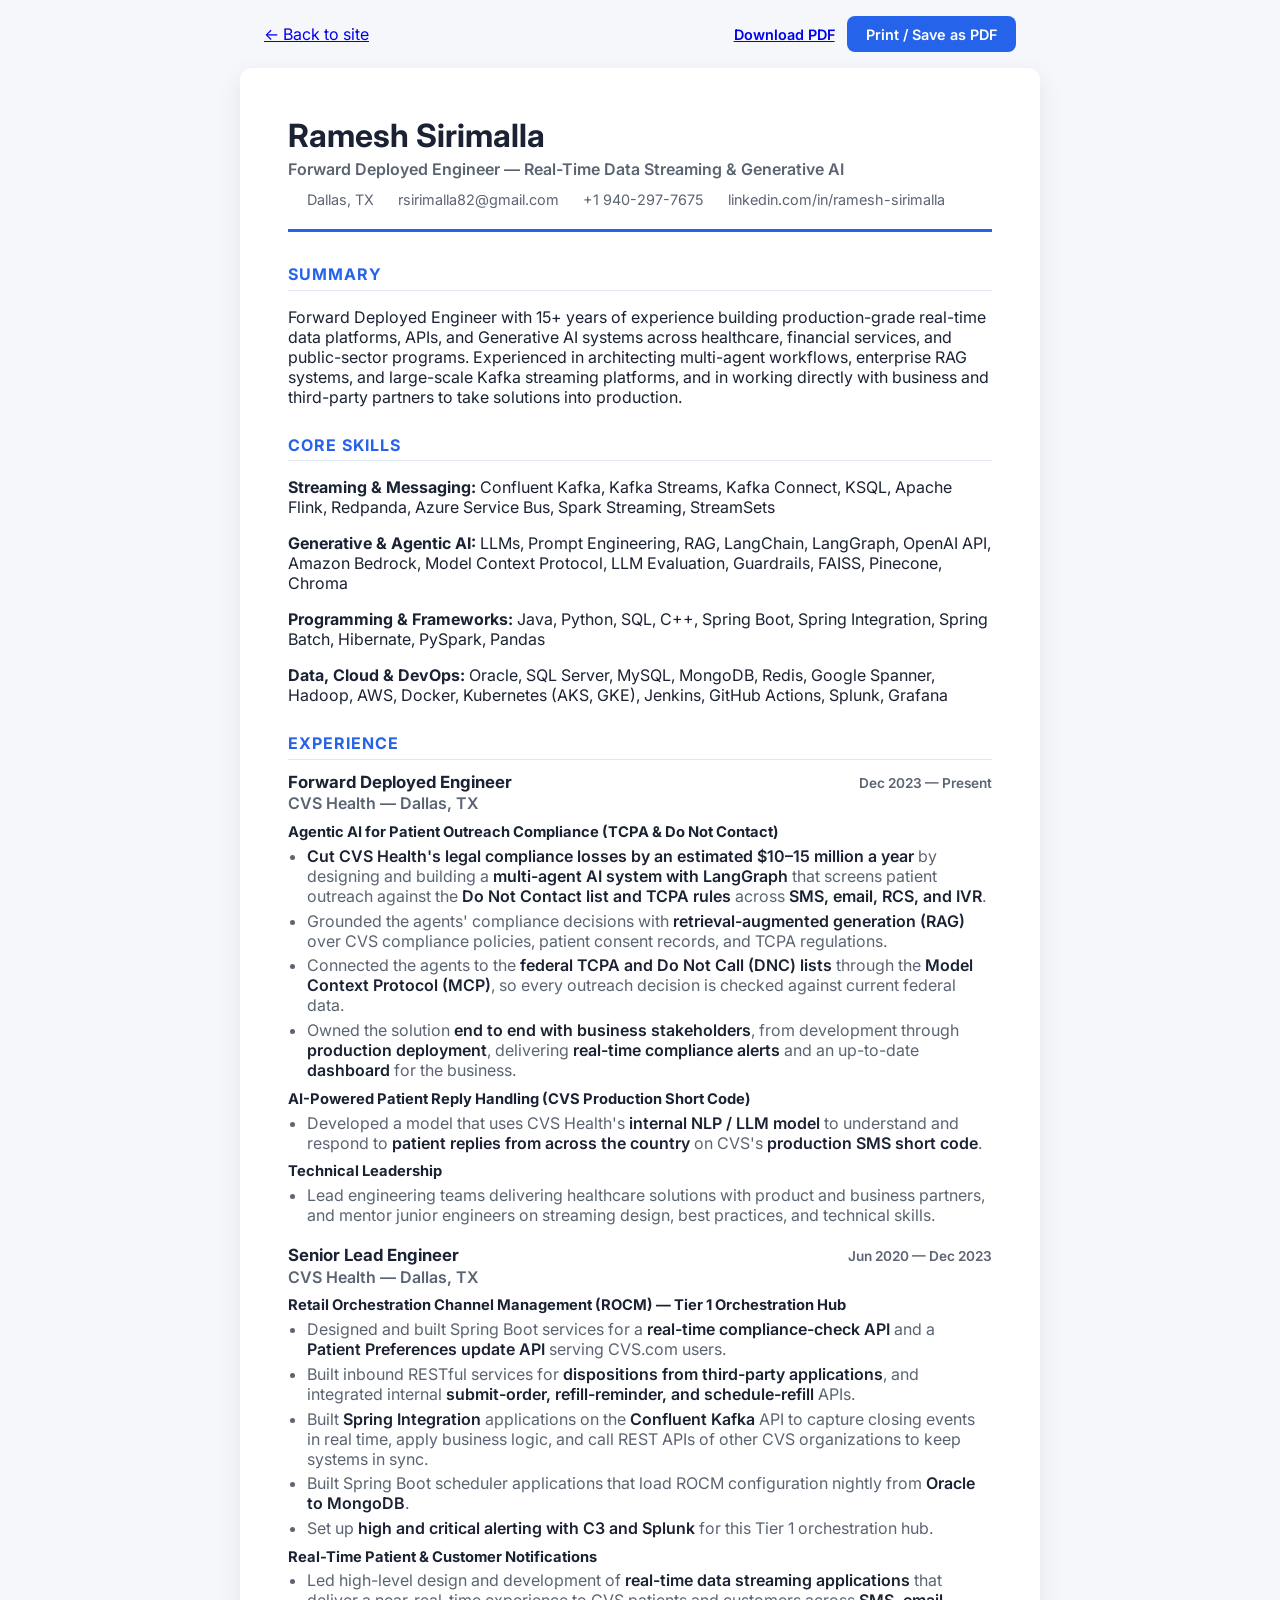
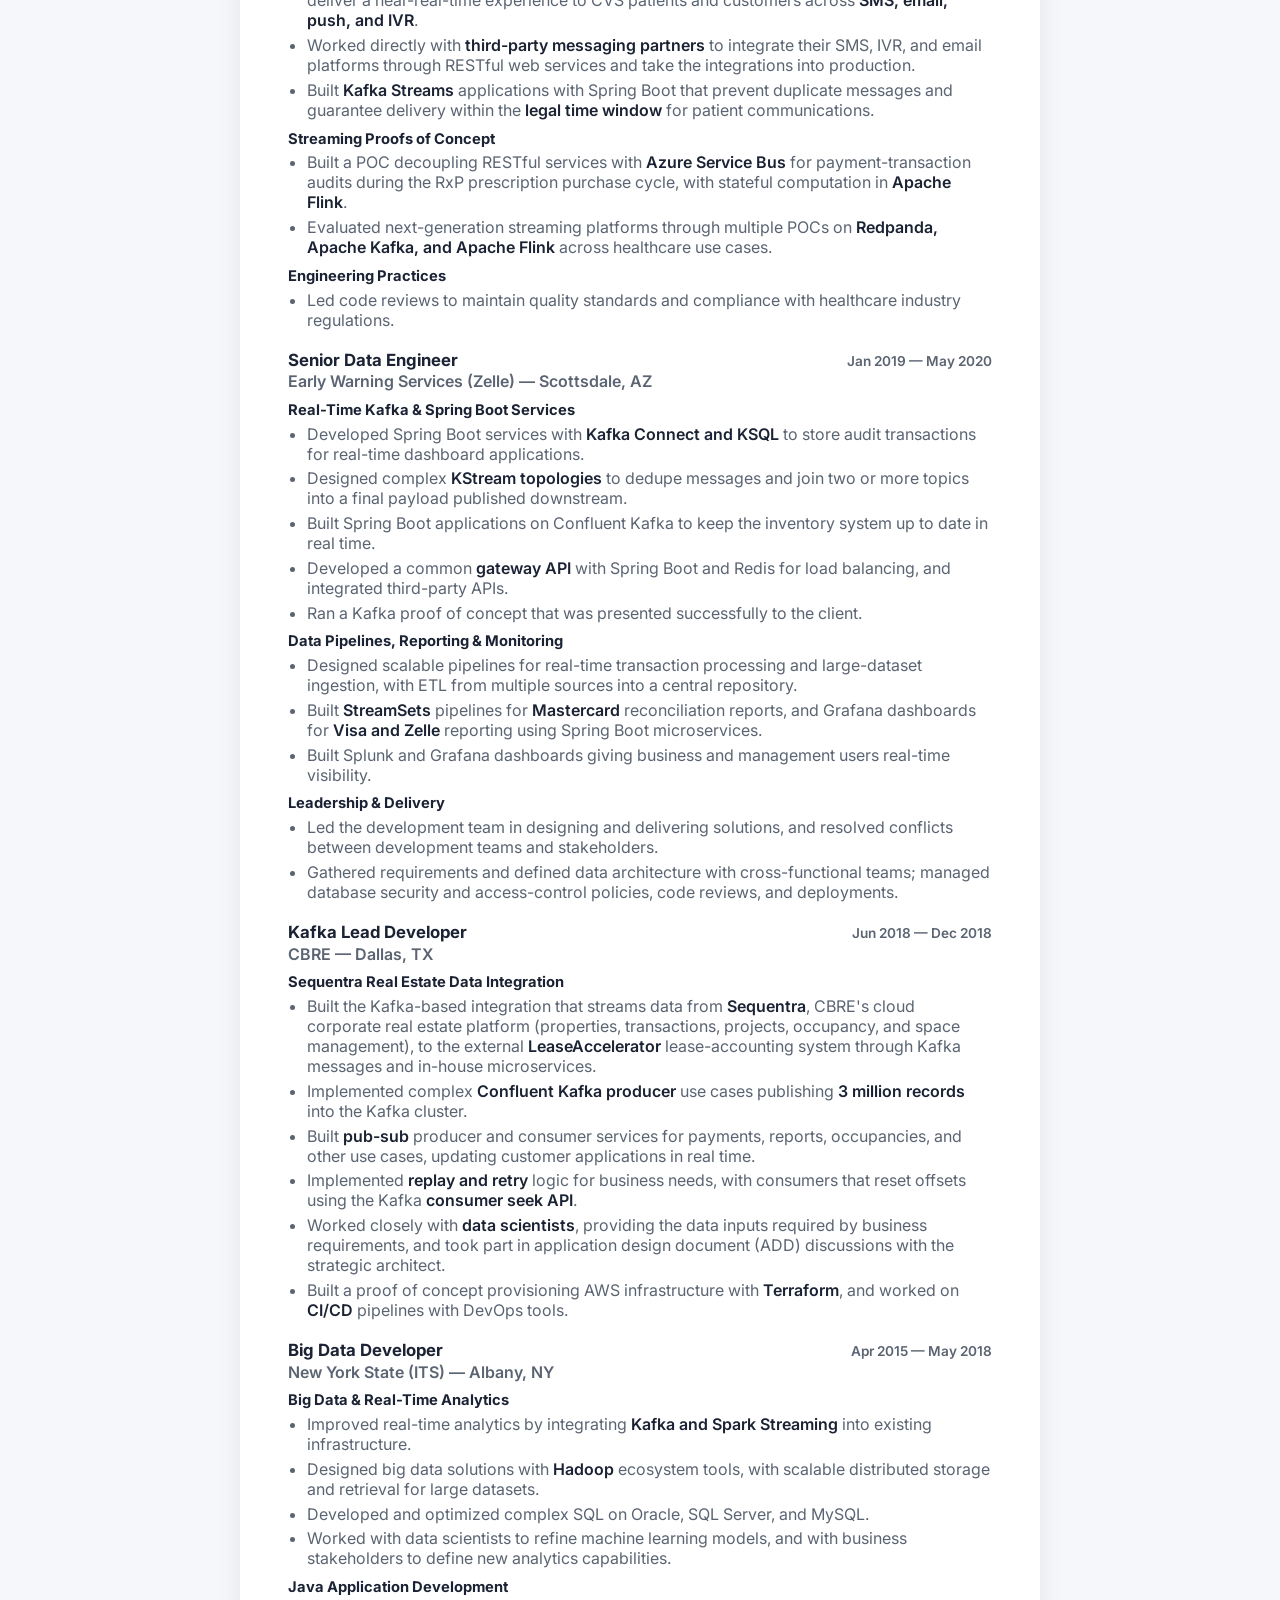
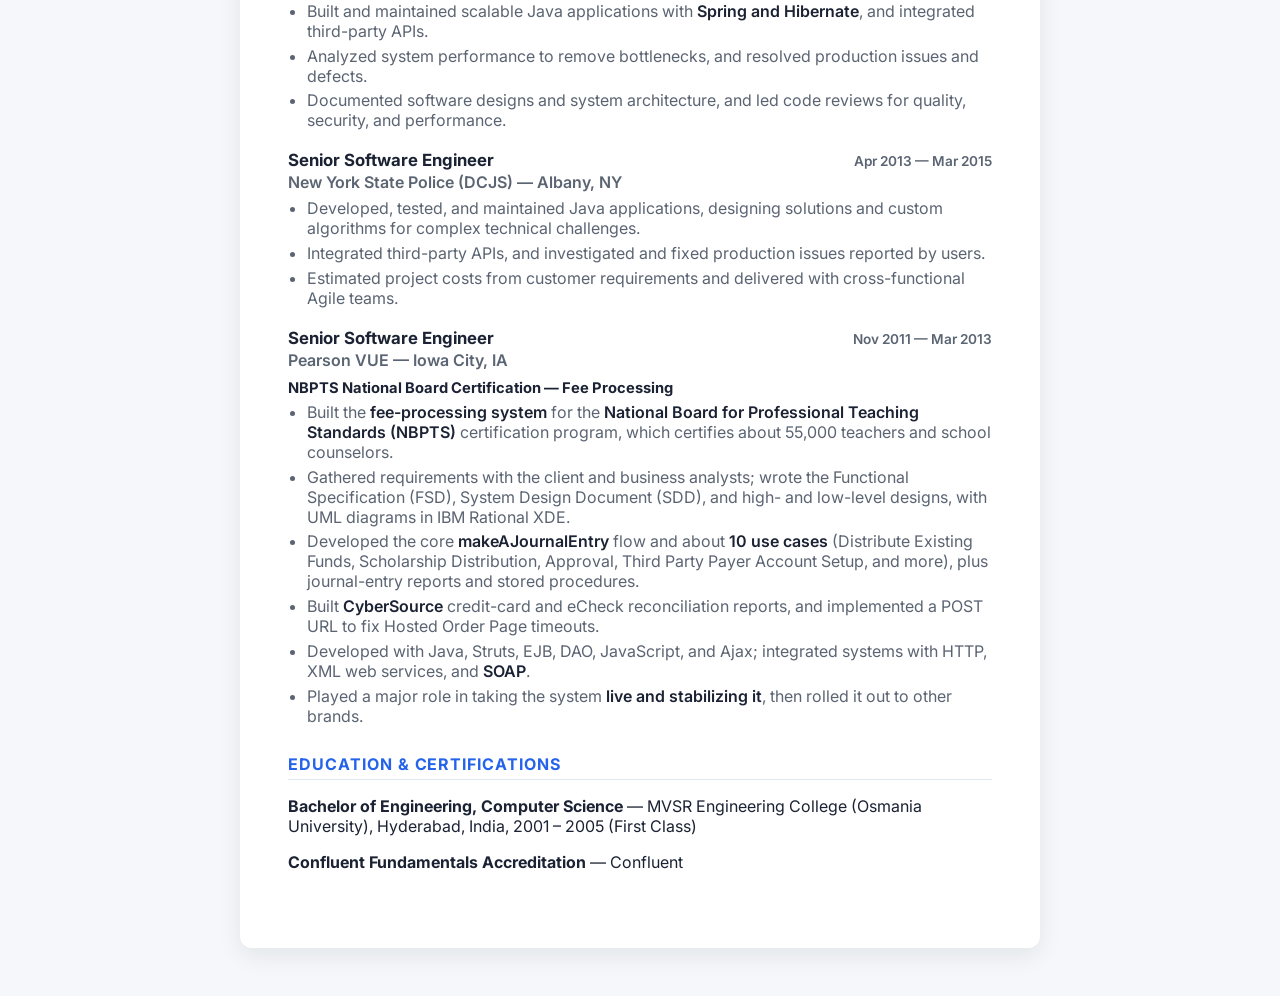
==== resume.html @ 0e04f0c4 "Correct CVS compliance AI savings to $10-15M per year Co-Authored-By: Claude Opus 5.5 <noreply@anthr" ====
<!DOCTYPE html>
<html lang="en">
<head>
  <meta charset="UTF-8">
  <meta name="viewport" content="width=device-width, initial-scale=1.0">
  <title>Ramesh Sirimalla — Resume</title>
  <meta name="description" content="Resume of Ramesh Sirimalla, Forward Deployed Engineer with 15+ years building real-time data platforms, APIs, and Generative AI systems.">
  <link rel="icon" type="image/svg+xml" href="images/favicon.svg">
  <link href="https://fonts.googleapis.com/css2?family=Inter:wght@400;500;600;700;800&display=swap" rel="stylesheet">
  <link rel="stylesheet" href="css/resume.css">
</head>
<body>
  <div class="resume-actions no-print">
    <a href="index.html">&larr; Back to site</a>
    <span class="resume-actions-right">
      <a href="resume/Ramesh_Sirimalla_Resume.pdf" download class="btn-link">Download PDF</a>
      <button onclick="window.print()">Print / Save as PDF</button>
    </span>
  </div>

  <main class="resume">
    <header class="resume-header">
      <h1>Ramesh Sirimalla</h1>
      <p class="resume-title">Forward Deployed Engineer — Real-Time Data Streaming &amp; Generative AI</p>
      <ul class="resume-contact">
        <li>Dallas, TX</li>
        <li><a href="mailto:rsirimalla82@gmail.com">rsirimalla82@gmail.com</a></li>
        <li><a href="tel:+19402977675">+1 940-297-7675</a></li>
        <li><a href="https://www.linkedin.com/in/ramesh-sirimalla/">linkedin.com/in/ramesh-sirimalla</a></li>
      </ul>
    </header>

    <section>
      <h2>Summary</h2>
      <p>
        Forward Deployed Engineer with 15+ years of experience building production-grade real-time
        data platforms, APIs, and Generative AI systems across healthcare, financial services, and
        public-sector programs. Experienced in architecting multi-agent workflows, enterprise RAG
        systems, and large-scale Kafka streaming platforms, and in working directly with business
        and third-party partners to take solutions into production.
      </p>
    </section>

    <section>
      <h2>Core Skills</h2>
      <p><strong>Streaming &amp; Messaging:</strong> Confluent Kafka, Kafka Streams, Kafka Connect, KSQL, Apache Flink, Redpanda, Azure Service Bus, Spark Streaming, StreamSets</p>
      <p><strong>Generative &amp; Agentic AI:</strong> LLMs, Prompt Engineering, RAG, LangChain, LangGraph, OpenAI API, Amazon Bedrock, Model Context Protocol, LLM Evaluation, Guardrails, FAISS, Pinecone, Chroma</p>
      <p><strong>Programming &amp; Frameworks:</strong> Java, Python, SQL, C++, Spring Boot, Spring Integration, Spring Batch, Hibernate, PySpark, Pandas</p>
      <p><strong>Data, Cloud &amp; DevOps:</strong> Oracle, SQL Server, MySQL, MongoDB, Redis, Google Spanner, Hadoop, AWS, Docker, Kubernetes (AKS, GKE), Jenkins, GitHub Actions, Splunk, Grafana</p>
    </section>

    <section>
      <h2>Experience</h2>

      <article class="resume-item">
        <div class="resume-item-head">
          <h3>Forward Deployed Engineer</h3>
          <span>Dec 2023 — Present</span>
        </div>
        <p class="resume-org">CVS Health — Dallas, TX</p>
        <p class="resume-project">Agentic AI for Patient Outreach Compliance (TCPA &amp; Do Not Contact)</p>
        <ul>
          <li><strong>Cut CVS Health's legal compliance losses by an estimated $10–15 million a year</strong> by designing and building a <strong>multi-agent AI system with LangGraph</strong> that screens patient outreach against the <strong>Do Not Contact list and TCPA rules</strong> across <strong>SMS, email, RCS, and IVR</strong>.</li>
          <li>Grounded the agents' compliance decisions with <strong>retrieval-augmented generation (RAG)</strong> over CVS compliance policies, patient consent records, and TCPA regulations.</li>
          <li>Connected the agents to the <strong>federal TCPA and Do Not Call (DNC) lists</strong> through the <strong>Model Context Protocol (MCP)</strong>, so every outreach decision is checked against current federal data.</li>
          <li>Owned the solution <strong>end to end with business stakeholders</strong>, from development through <strong>production deployment</strong>, delivering <strong>real-time compliance alerts</strong> and an up-to-date <strong>dashboard</strong> for the business.</li>
        </ul>
        <p class="resume-project">AI-Powered Patient Reply Handling (CVS Production Short Code)</p>
        <ul>
          <li>Developed a model that uses CVS Health's <strong>internal NLP / LLM model</strong> to understand and respond to <strong>patient replies from across the country</strong> on CVS's <strong>production SMS short code</strong>.</li>
        </ul>

        <p class="resume-project">Technical Leadership</p>
        <ul>
          <li>Lead engineering teams delivering healthcare solutions with product and business partners, and mentor junior engineers on streaming design, best practices, and technical skills.</li>
        </ul>
      </article>

      <article class="resume-item">
        <div class="resume-item-head">
          <h3>Senior Lead Engineer</h3>
          <span>Jun 2020 — Dec 2023</span>
        </div>
        <p class="resume-org">CVS Health — Dallas, TX</p>

        <p class="resume-project">Retail Orchestration Channel Management (ROCM) — Tier 1 Orchestration Hub</p>
        <ul>
          <li>Designed and built Spring Boot services for a <strong>real-time compliance-check API</strong> and a <strong>Patient Preferences update API</strong> serving CVS.com users.</li>
          <li>Built inbound RESTful services for <strong>dispositions from third-party applications</strong>, and integrated internal <strong>submit-order, refill-reminder, and schedule-refill</strong> APIs.</li>
          <li>Built <strong>Spring Integration</strong> applications on the <strong>Confluent Kafka</strong> API to capture closing events in real time, apply business logic, and call REST APIs of other CVS organizations to keep systems in sync.</li>
          <li>Built Spring Boot scheduler applications that load ROCM configuration nightly from <strong>Oracle to MongoDB</strong>.</li>
          <li>Set up <strong>high and critical alerting with C3 and Splunk</strong> for this Tier 1 orchestration hub.</li>
        </ul>

        <p class="resume-project">Real-Time Patient &amp; Customer Notifications</p>
        <ul>
          <li>Led high-level design and development of <strong>real-time data streaming applications</strong> that deliver a near-real-time experience to CVS patients and customers across <strong>SMS, email, push, and IVR</strong>.</li>
          <li>Worked directly with <strong>third-party messaging partners</strong> to integrate their SMS, IVR, and email platforms through RESTful web services and take the integrations into production.</li>
          <li>Built <strong>Kafka Streams</strong> applications with Spring Boot that prevent duplicate messages and guarantee delivery within the <strong>legal time window</strong> for patient communications.</li>
        </ul>

        <p class="resume-project">Streaming Proofs of Concept</p>
        <ul>
          <li>Built a POC decoupling RESTful services with <strong>Azure Service Bus</strong> for payment-transaction audits during the RxP prescription purchase cycle, with stateful computation in <strong>Apache Flink</strong>.</li>
          <li>Evaluated next-generation streaming platforms through multiple POCs on <strong>Redpanda, Apache Kafka, and Apache Flink</strong> across healthcare use cases.</li>
        </ul>

        <p class="resume-project">Engineering Practices</p>
        <ul>
          <li>Led code reviews to maintain quality standards and compliance with healthcare industry regulations.</li>
        </ul>
      </article>

      <article class="resume-item">
        <div class="resume-item-head">
          <h3>Senior Data Engineer</h3>
          <span>Jan 2019 — May 2020</span>
        </div>
        <p class="resume-org">Early Warning Services (Zelle) — Scottsdale, AZ</p>
        <p class="resume-project">Real-Time Kafka &amp; Spring Boot Services</p>
        <ul>
          <li>Developed Spring Boot services with <strong>Kafka Connect and KSQL</strong> to store audit transactions for real-time dashboard applications.</li>
          <li>Designed complex <strong>KStream topologies</strong> to dedupe messages and join two or more topics into a final payload published downstream.</li>
          <li>Built Spring Boot applications on Confluent Kafka to keep the inventory system up to date in real time.</li>
          <li>Developed a common <strong>gateway API</strong> with Spring Boot and Redis for load balancing, and integrated third-party APIs.</li>
          <li>Ran a Kafka proof of concept that was presented successfully to the client.</li>
        </ul>
        <p class="resume-project">Data Pipelines, Reporting &amp; Monitoring</p>
        <ul>
          <li>Designed scalable pipelines for real-time transaction processing and large-dataset ingestion, with ETL from multiple sources into a central repository.</li>
          <li>Built <strong>StreamSets</strong> pipelines for <strong>Mastercard</strong> reconciliation reports, and Grafana dashboards for <strong>Visa and Zelle</strong> reporting using Spring Boot microservices.</li>
          <li>Built Splunk and Grafana dashboards giving business and management users real-time visibility.</li>
        </ul>
        <p class="resume-project">Leadership &amp; Delivery</p>
        <ul>
          <li>Led the development team in designing and delivering solutions, and resolved conflicts between development teams and stakeholders.</li>
          <li>Gathered requirements and defined data architecture with cross-functional teams; managed database security and access-control policies, code reviews, and deployments.</li>
        </ul>
      </article>

      <article class="resume-item">
        <div class="resume-item-head">
          <h3>Kafka Lead Developer</h3>
          <span>Jun 2018 — Dec 2018</span>
        </div>
        <p class="resume-org">CBRE — Dallas, TX</p>
        <p class="resume-project">Sequentra Real Estate Data Integration</p>
        <ul>
          <li>Built the Kafka-based integration that streams data from <strong>Sequentra</strong>, CBRE's cloud corporate real estate platform (properties, transactions, projects, occupancy, and space management), to the external <strong>LeaseAccelerator</strong> lease-accounting system through Kafka messages and in-house microservices.</li>
          <li>Implemented complex <strong>Confluent Kafka producer</strong> use cases publishing <strong>3 million records</strong> into the Kafka cluster.</li>
          <li>Built <strong>pub-sub</strong> producer and consumer services for payments, reports, occupancies, and other use cases, updating customer applications in real time.</li>
          <li>Implemented <strong>replay and retry</strong> logic for business needs, with consumers that reset offsets using the Kafka <strong>consumer seek API</strong>.</li>
          <li>Worked closely with <strong>data scientists</strong>, providing the data inputs required by business requirements, and took part in application design document (ADD) discussions with the strategic architect.</li>
          <li>Built a proof of concept provisioning AWS infrastructure with <strong>Terraform</strong>, and worked on <strong>CI/CD</strong> pipelines with DevOps tools.</li>
        </ul>
      </article>

      <article class="resume-item">
        <div class="resume-item-head">
          <h3>Big Data Developer</h3>
          <span>Apr 2015 — May 2018</span>
        </div>
        <p class="resume-org">New York State (ITS) — Albany, NY</p>
        <p class="resume-project">Big Data &amp; Real-Time Analytics</p>
        <ul>
          <li>Improved real-time analytics by integrating <strong>Kafka and Spark Streaming</strong> into existing infrastructure.</li>
          <li>Designed big data solutions with <strong>Hadoop</strong> ecosystem tools, with scalable distributed storage and retrieval for large datasets.</li>
          <li>Developed and optimized complex SQL on Oracle, SQL Server, and MySQL.</li>
          <li>Worked with data scientists to refine machine learning models, and with business stakeholders to define new analytics capabilities.</li>
        </ul>
        <p class="resume-project">Java Application Development</p>
        <ul>
          <li>Built and maintained scalable Java applications with <strong>Spring and Hibernate</strong>, and integrated third-party APIs.</li>
          <li>Analyzed system performance to remove bottlenecks, and resolved production issues and defects.</li>
          <li>Documented software designs and system architecture, and led code reviews for quality, security, and performance.</li>
        </ul>
      </article>

      <article class="resume-item">
        <div class="resume-item-head">
          <h3>Senior Software Engineer</h3>
          <span>Apr 2013 — Mar 2015</span>
        </div>
        <p class="resume-org">New York State Police (DCJS) — Albany, NY</p>
        <ul>
          <li>Developed, tested, and maintained Java applications, designing solutions and custom algorithms for complex technical challenges.</li>
          <li>Integrated third-party APIs, and investigated and fixed production issues reported by users.</li>
          <li>Estimated project costs from customer requirements and delivered with cross-functional Agile teams.</li>
        </ul>
      </article>

      <article class="resume-item">
        <div class="resume-item-head">
          <h3>Senior Software Engineer</h3>
          <span>Nov 2011 — Mar 2013</span>
        </div>
        <p class="resume-org">Pearson VUE — Iowa City, IA</p>
        <p class="resume-project">NBPTS National Board Certification — Fee Processing</p>
        <ul>
          <li>Built the <strong>fee-processing system</strong> for the <strong>National Board for Professional Teaching Standards (NBPTS)</strong> certification program, which certifies about 55,000 teachers and school counselors.</li>
          <li>Gathered requirements with the client and business analysts; wrote the Functional Specification (FSD), System Design Document (SDD), and high- and low-level designs, with UML diagrams in IBM Rational XDE.</li>
          <li>Developed the core <strong>makeAJournalEntry</strong> flow and about <strong>10 use cases</strong> (Distribute Existing Funds, Scholarship Distribution, Approval, Third Party Payer Account Setup, and more), plus journal-entry reports and stored procedures.</li>
          <li>Built <strong>CyberSource</strong> credit-card and eCheck reconciliation reports, and implemented a POST URL to fix Hosted Order Page timeouts.</li>
          <li>Developed with Java, Struts, EJB, DAO, JavaScript, and Ajax; integrated systems with HTTP, XML web services, and <strong>SOAP</strong>.</li>
          <li>Played a major role in taking the system <strong>live and stabilizing it</strong>, then rolled it out to other brands.</li>
        </ul>
      </article>
    </section>

    <section>
      <h2>Education &amp; Certifications</h2>
      <p><strong>Bachelor of Engineering, Computer Science</strong> — MVSR Engineering College (Osmania University), Hyderabad, India, 2001 – 2005 (First Class)</p>
      <p><strong>Confluent Fundamentals Accreditation</strong> — Confluent</p>
    </section>
  </main>

  <script>
    document.querySelector('.resume-actions button')?.setAttribute('type', 'button');
  </script>
</body>
</html>
---- css/resume.css ----
:root {
  --color-text: #1a2233;
  --color-text-muted: #5b6472;
  --color-primary: #2563eb;
  --color-border: #e2e8f0;
  --font-base: "Inter", -apple-system, BlinkMacSystemFont, "Segoe UI", Roboto, sans-serif;
}

* { box-sizing: border-box; }

body {
  margin: 0;
  font-family: var(--font-base);
  color: var(--color-text);
  background: #f5f7fa;
}

.resume-actions {
  display: flex;
  justify-content: space-between;
  align-items: center;
  max-width: 800px;
  margin: 0 auto;
  padding: 1rem 1.5rem;
}
.resume-actions-right { display: flex; align-items: center; gap: 0.75rem; }
.btn-link { font-weight: 600; font-size: 0.9rem; }
.resume-actions button {
  font-family: inherit;
  font-size: 0.9rem;
  font-weight: 600;
  background: var(--color-primary);
  color: #fff;
  border: none;
  border-radius: 8px;
  padding: 0.6rem 1.2rem;
  cursor: pointer;
}

.resume {
  max-width: 800px;
  margin: 0 auto 3rem;
  background: #fff;
  padding: 3rem;
  border-radius: 12px;
  box-shadow: 0 8px 24px rgba(15, 23, 42, 0.08);
}

.resume-header { margin-bottom: 2rem; border-bottom: 3px solid var(--color-primary); padding-bottom: 1rem; }
.resume-header h1 { margin: 0 0 0.25rem; font-size: 2rem; }
.resume-title { color: var(--color-text-muted); margin: 0 0 0.75rem; font-weight: 600; }
.resume-contact { list-style: none; display: flex; gap: 1.5rem; padding: 0; margin: 0; font-size: 0.9rem; }
.resume-contact a { color: inherit; text-decoration: none; }

section { margin-bottom: 1.75rem; }
h2 {
  font-size: 1rem;
  text-transform: uppercase;
  letter-spacing: 0.06em;
  color: var(--color-primary);
  border-bottom: 1px solid var(--color-border);
  padding-bottom: 0.35rem;
  margin-bottom: 0.75rem;
}

.resume-item { margin-bottom: 1.25rem; }
.resume-item-head { display: flex; justify-content: space-between; align-items: baseline; }
.resume-item-head h3 { margin: 0; font-size: 1.05rem; }
.resume-item-head span { font-size: 0.85rem; color: var(--color-text-muted); font-weight: 600; }
.resume-org { margin: 0.1rem 0 0.4rem; font-weight: 600; color: var(--color-text-muted); }
.resume-org em { font-weight: 400; }

.resume ul { margin: 0; padding-left: 1.2rem; }
.resume-project { margin: 0.6rem 0 0.3rem; font-weight: 700; font-size: 0.92rem; color: var(--color-text); }
.resume li strong { color: var(--color-text); font-weight: 600; }
.resume-item-head, .resume-org { break-after: avoid; }
.resume-project { break-after: avoid; }
.resume li { margin-bottom: 0.3rem; color: var(--color-text-muted); }

.resume-inline-list { display: flex; flex-wrap: wrap; gap: 0.5rem; padding: 0; list-style: none; }
.resume-inline-list li {
  background: #eef2ff;
  color: #1e3a8a;
  border-radius: 999px;
  padding: 0.3rem 0.75rem;
  font-size: 0.8rem;
  margin: 0;
}

@page { size: letter; margin: 0.4in 0.5in; }

@media print {
  body { background: #fff; font-size: 10pt; line-height: 1.4; }
  .resume-header { margin-bottom: 0.9rem; padding-bottom: 0.6rem; }
  .resume-header h1 { font-size: 1.7rem; }
  section { margin-bottom: 0.9rem; }
  h2 { margin-bottom: 0.45rem; padding-bottom: 0.2rem; font-size: 0.95rem; }
  .resume-item { margin-bottom: 0.7rem; }
  .resume li { margin-bottom: 0.12rem; }
  .resume-project { margin: 0.35rem 0 0.15rem; }
  .resume p { margin: 0 0 0.35rem; }
  .no-print { display: none; }
  .resume { box-shadow: none; padding: 0; margin: 0; max-width: none; }
}

@media (max-width: 600px) {
  .resume { padding: 1.5rem; }
  .resume-item-head { flex-direction: column; align-items: flex-start; gap: 0.15rem; }
  .resume-contact { flex-direction: column; gap: 0.35rem; }
}
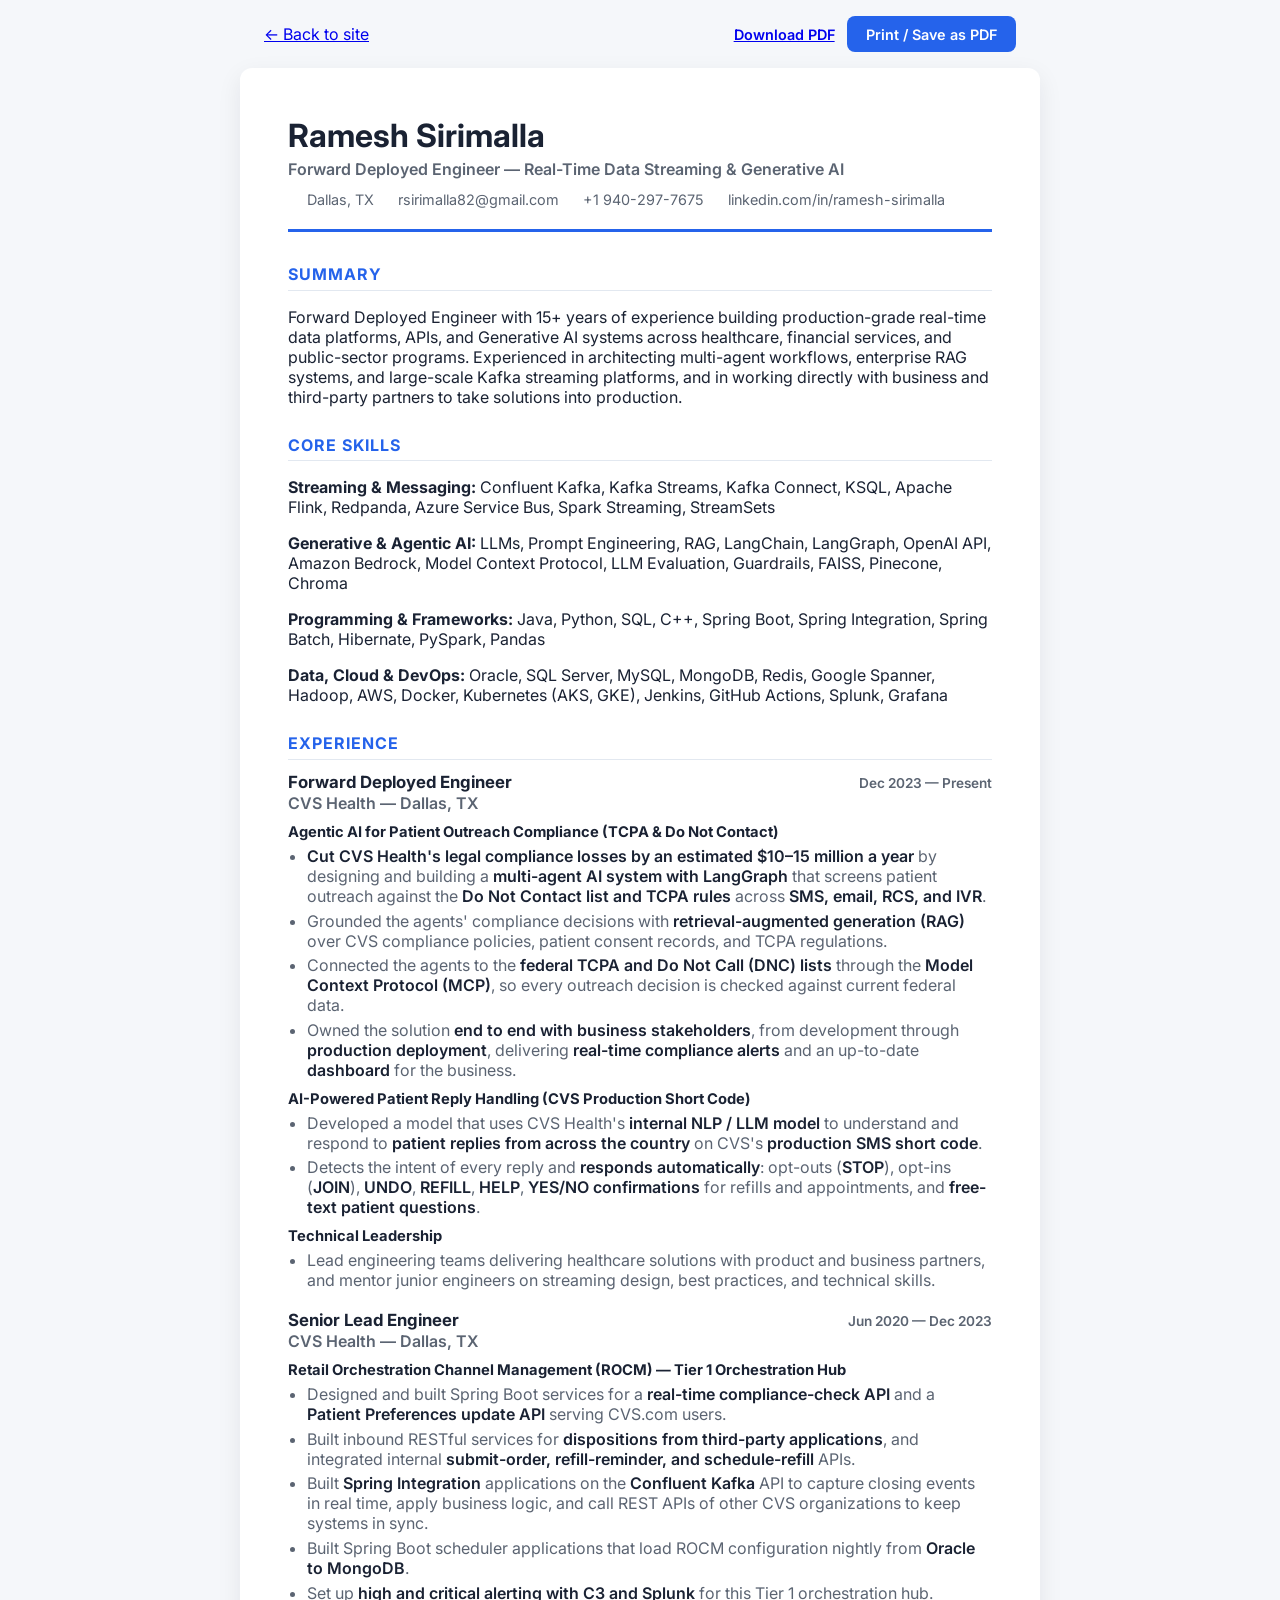
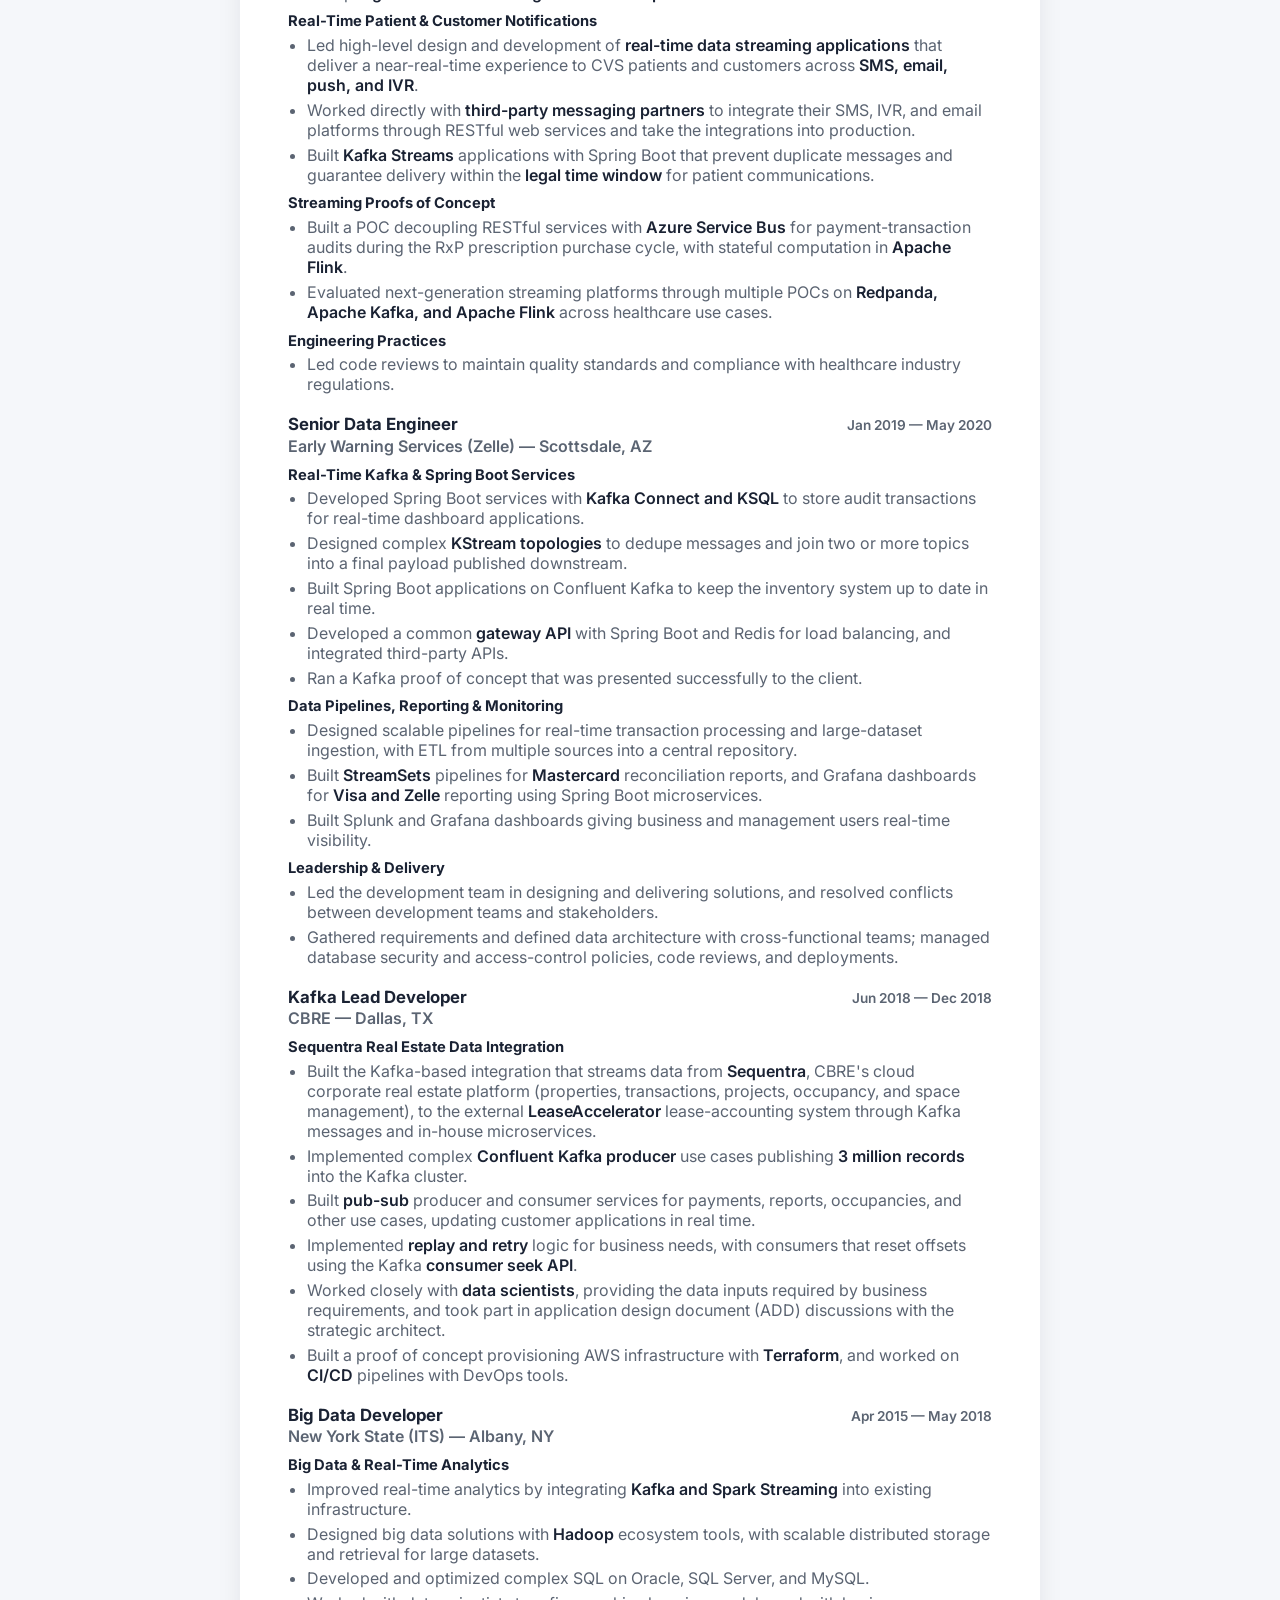
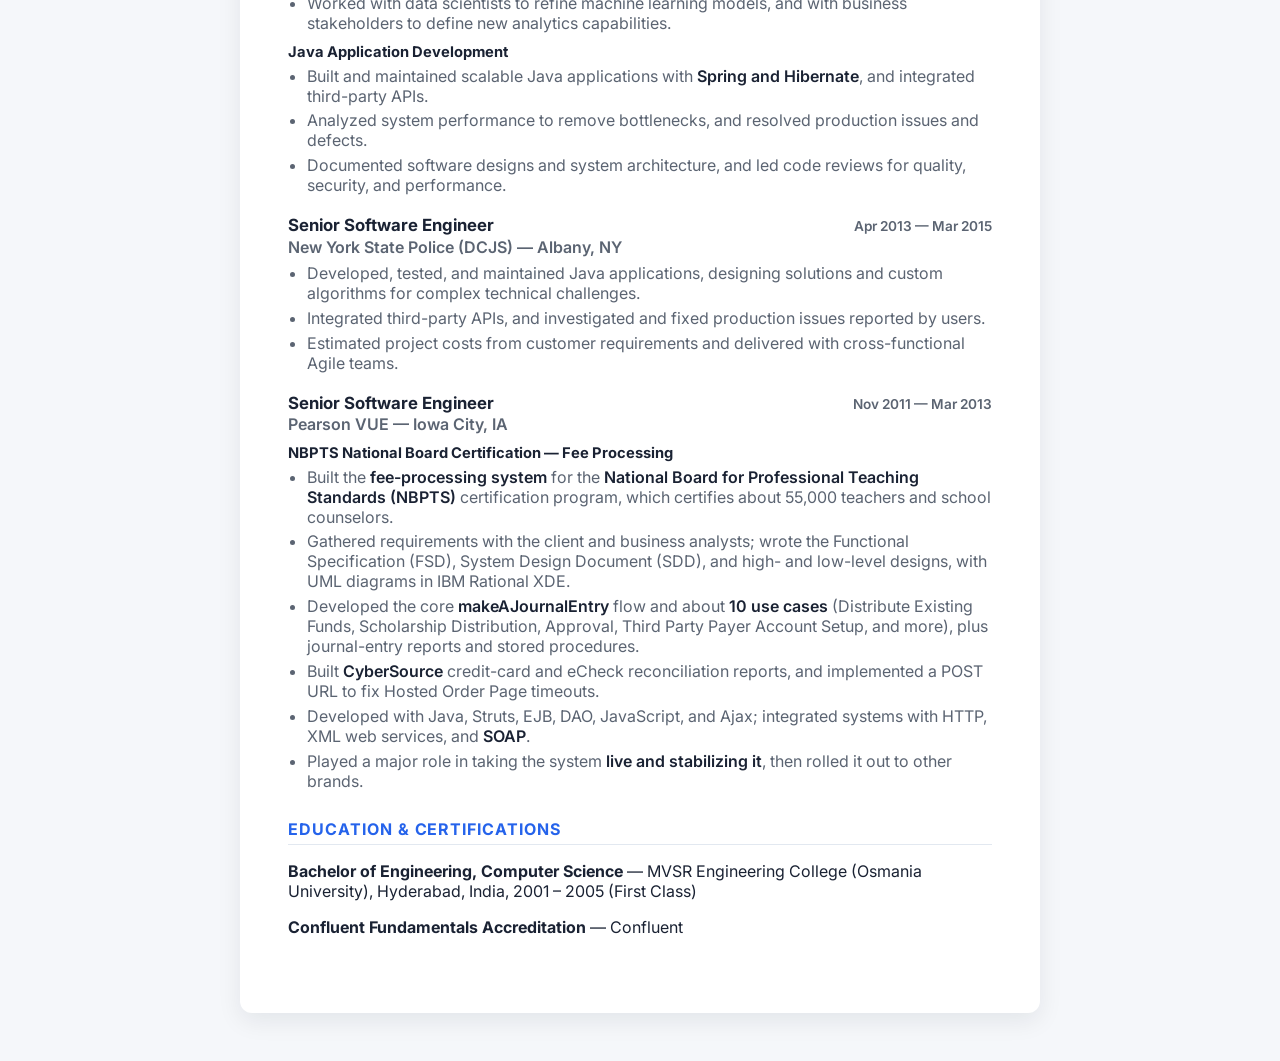
==== commit c610220d: "Detail patient reply intents handled by CVS reply AI; add project tab Co-Authored-By: Claude Opus 5." ====
--- a/resume.html
+++ b/resume.html
@@ -68,6 +68,7 @@
         <p class="resume-project">AI-Powered Patient Reply Handling (CVS Production Short Code)</p>
         <ul>
           <li>Developed a model that uses CVS Health's <strong>internal NLP / LLM model</strong> to understand and respond to <strong>patient replies from across the country</strong> on CVS's <strong>production SMS short code</strong>.</li>
+          <li>Detects the intent of every reply and <strong>responds automatically</strong>: opt-outs (<strong>STOP</strong>), opt-ins (<strong>JOIN</strong>), <strong>UNDO</strong>, <strong>REFILL</strong>, <strong>HELP</strong>, <strong>YES/NO confirmations</strong> for refills and appointments, and <strong>free-text patient questions</strong>.</li>
         </ul>
 
         <p class="resume-project">Technical Leadership</p>
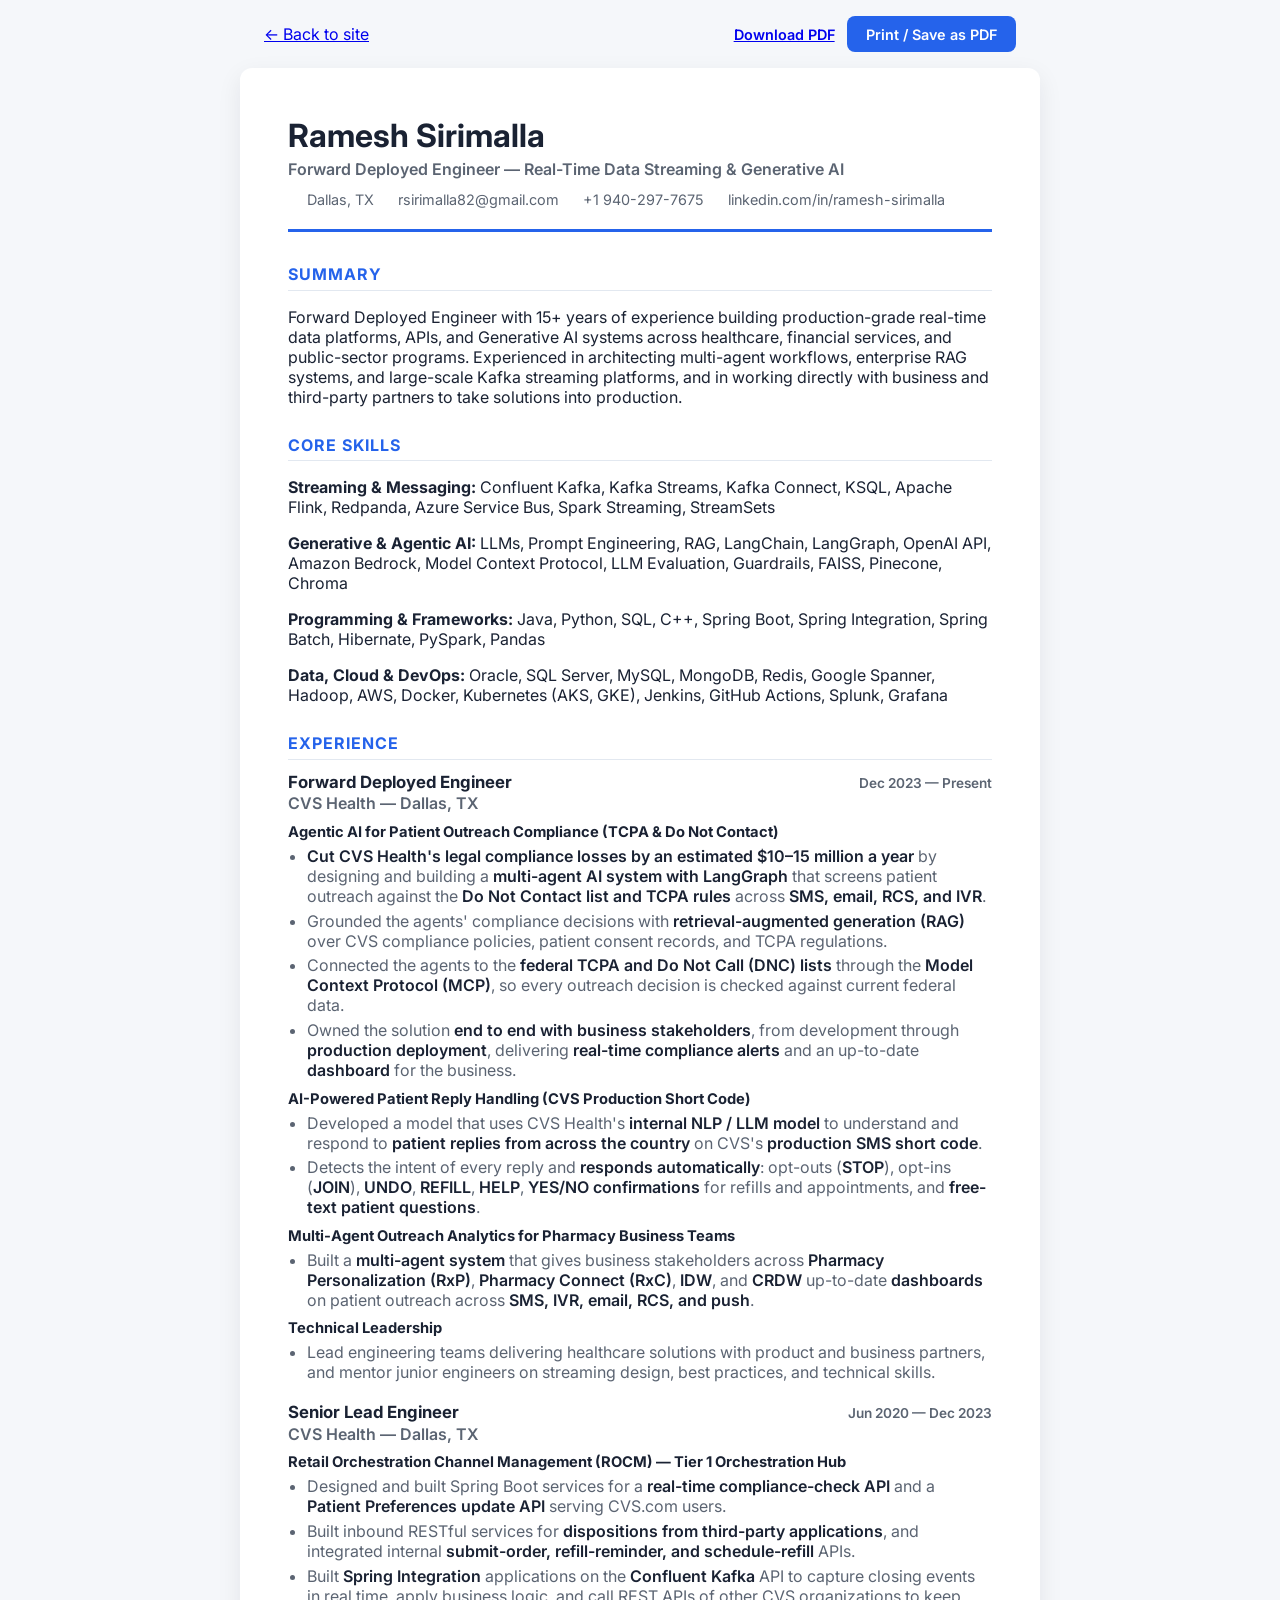
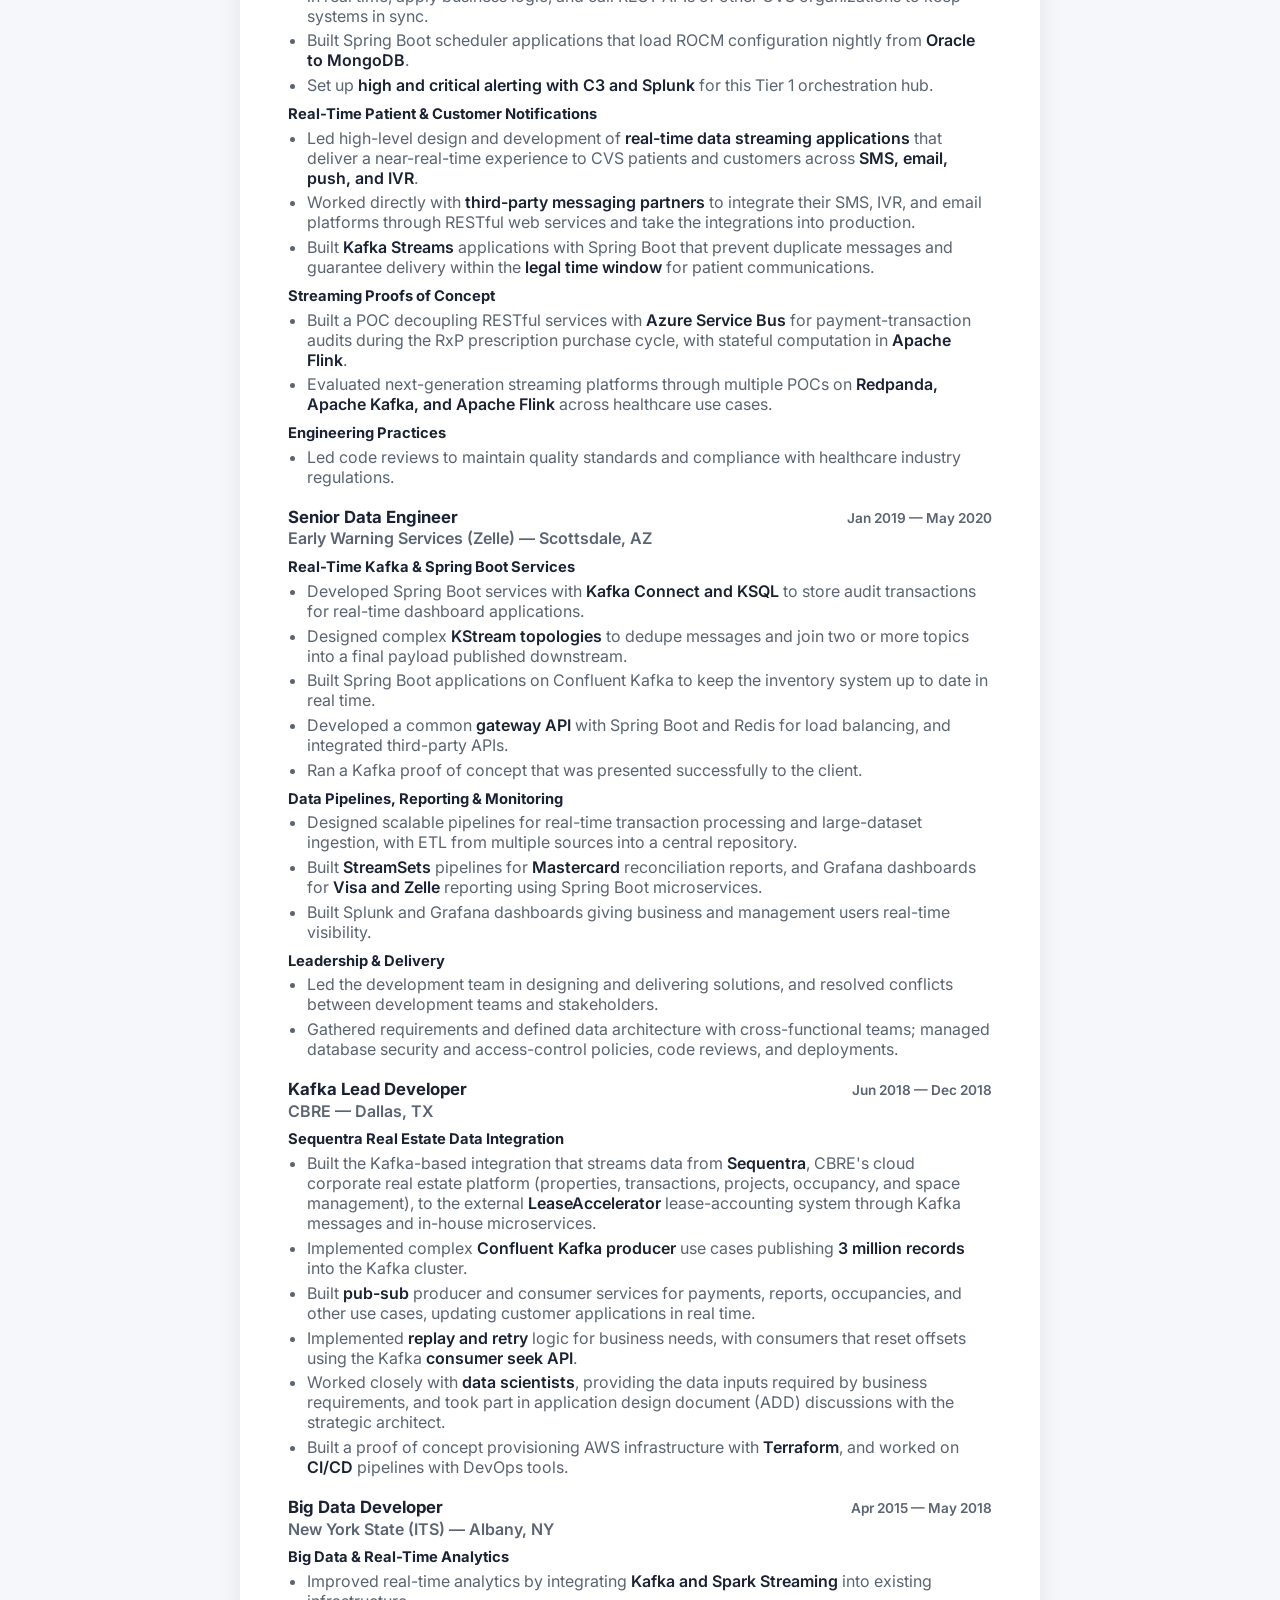
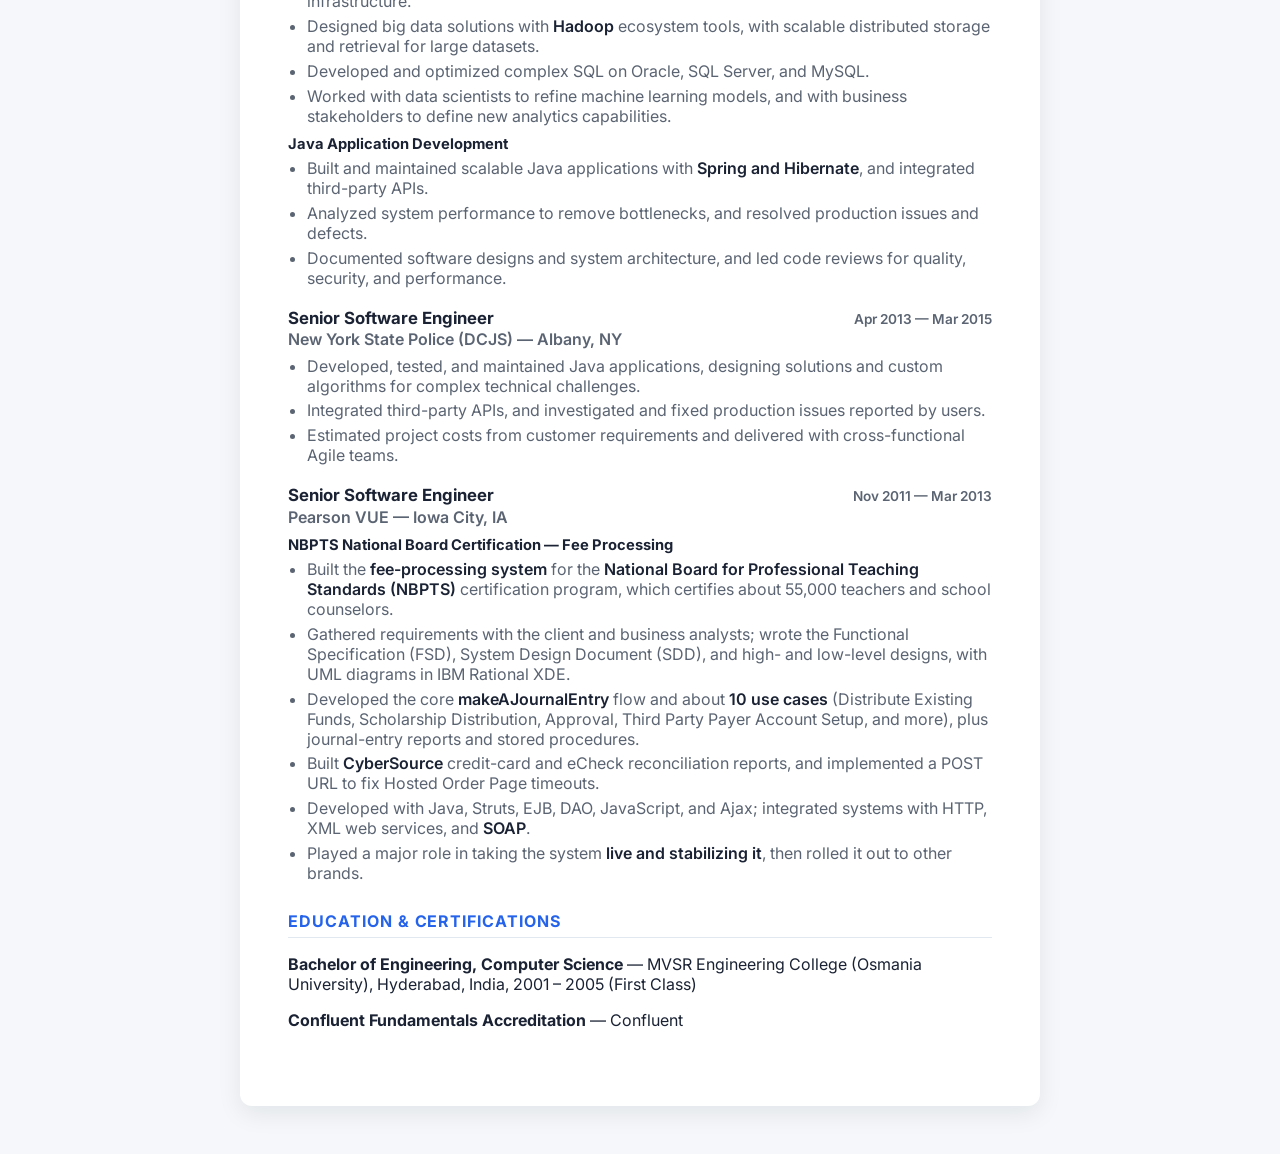
==== commit 6a2d4e97: "Add multi-agent outreach analytics project to CVS FDE role Co-Authored-By: Claude Opus 5.5 <noreply@" ====
--- a/resume.html
+++ b/resume.html
@@ -71,6 +71,11 @@
           <li>Detects the intent of every reply and <strong>responds automatically</strong>: opt-outs (<strong>STOP</strong>), opt-ins (<strong>JOIN</strong>), <strong>UNDO</strong>, <strong>REFILL</strong>, <strong>HELP</strong>, <strong>YES/NO confirmations</strong> for refills and appointments, and <strong>free-text patient questions</strong>.</li>
         </ul>
 
+        <p class="resume-project">Multi-Agent Outreach Analytics for Pharmacy Business Teams</p>
+        <ul>
+          <li>Built a <strong>multi-agent system</strong> that gives business stakeholders across <strong>Pharmacy Personalization (RxP)</strong>, <strong>Pharmacy Connect (RxC)</strong>, <strong>IDW</strong>, and <strong>CRDW</strong> up-to-date <strong>dashboards</strong> on patient outreach across <strong>SMS, IVR, email, RCS, and push</strong>.</li>
+        </ul>
+
         <p class="resume-project">Technical Leadership</p>
         <ul>
           <li>Lead engineering teams delivering healthcare solutions with product and business partners, and mentor junior engineers on streaming design, best practices, and technical skills.</li>
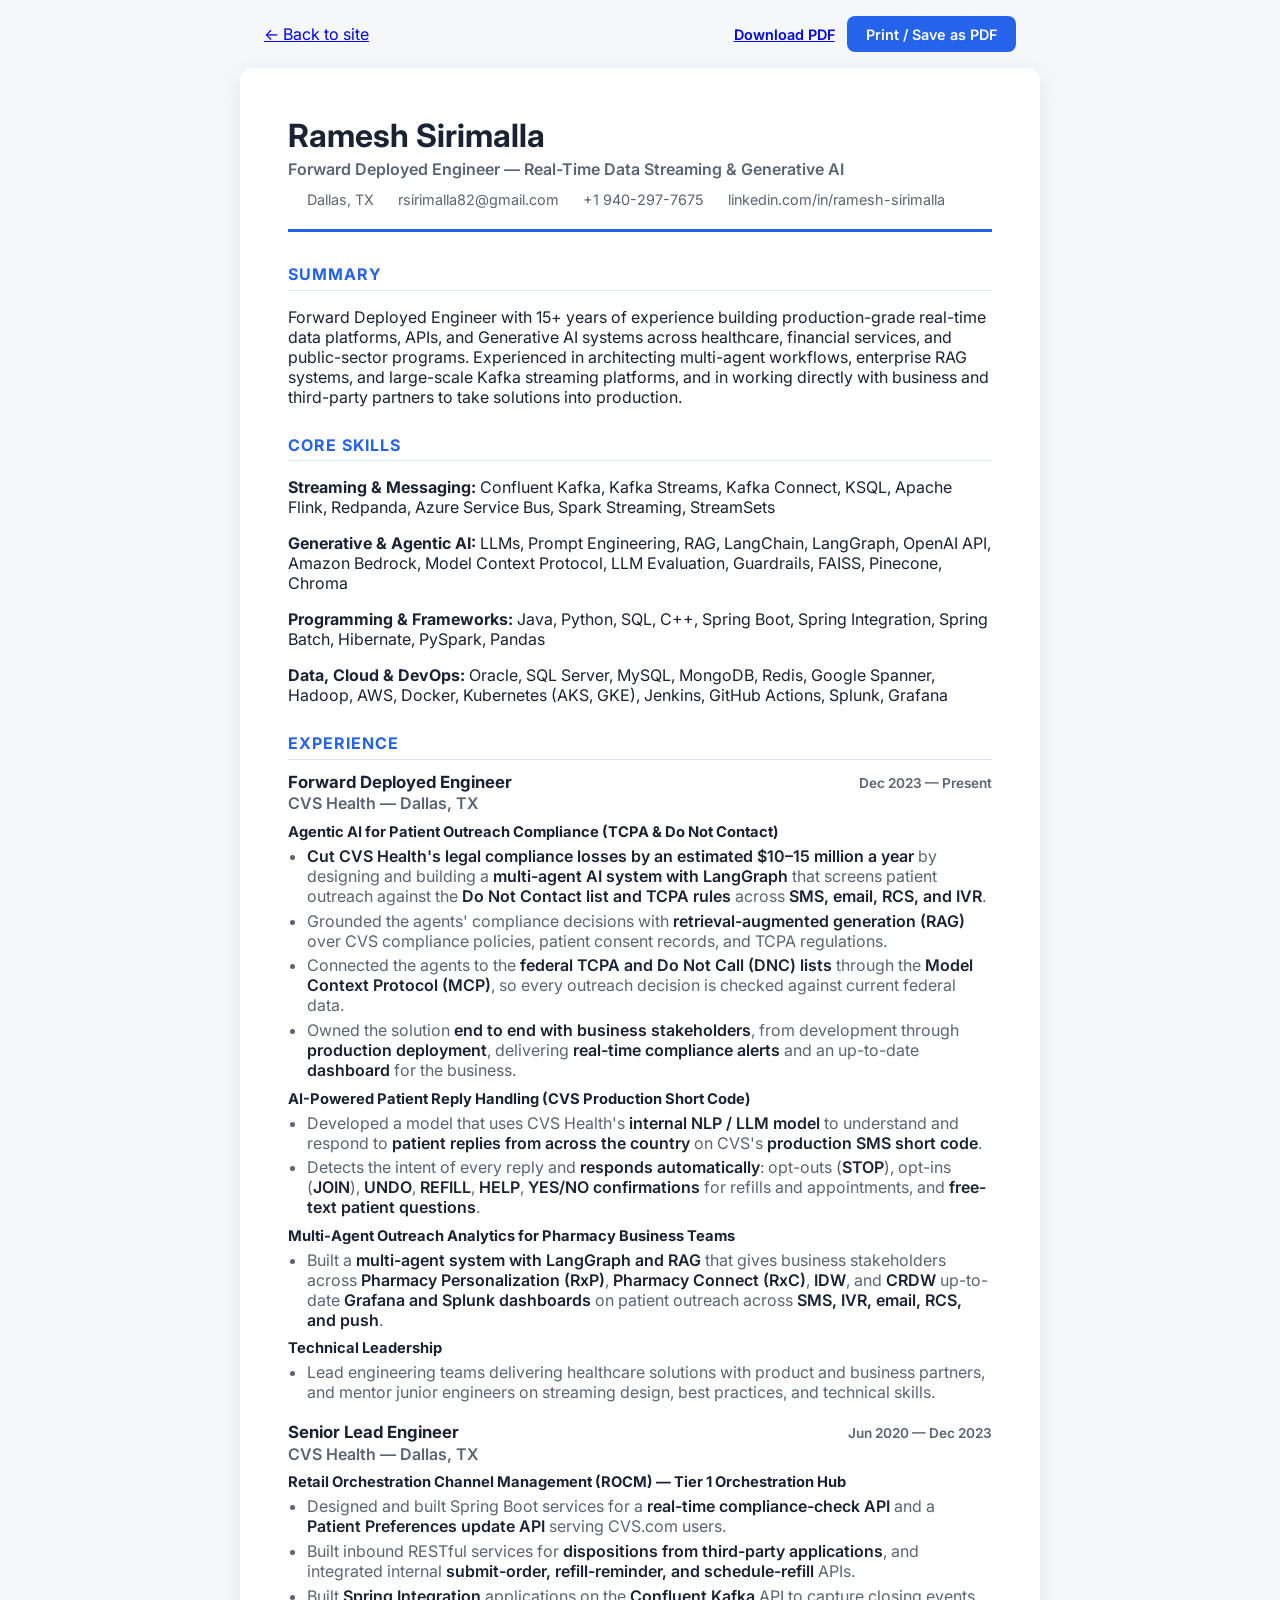
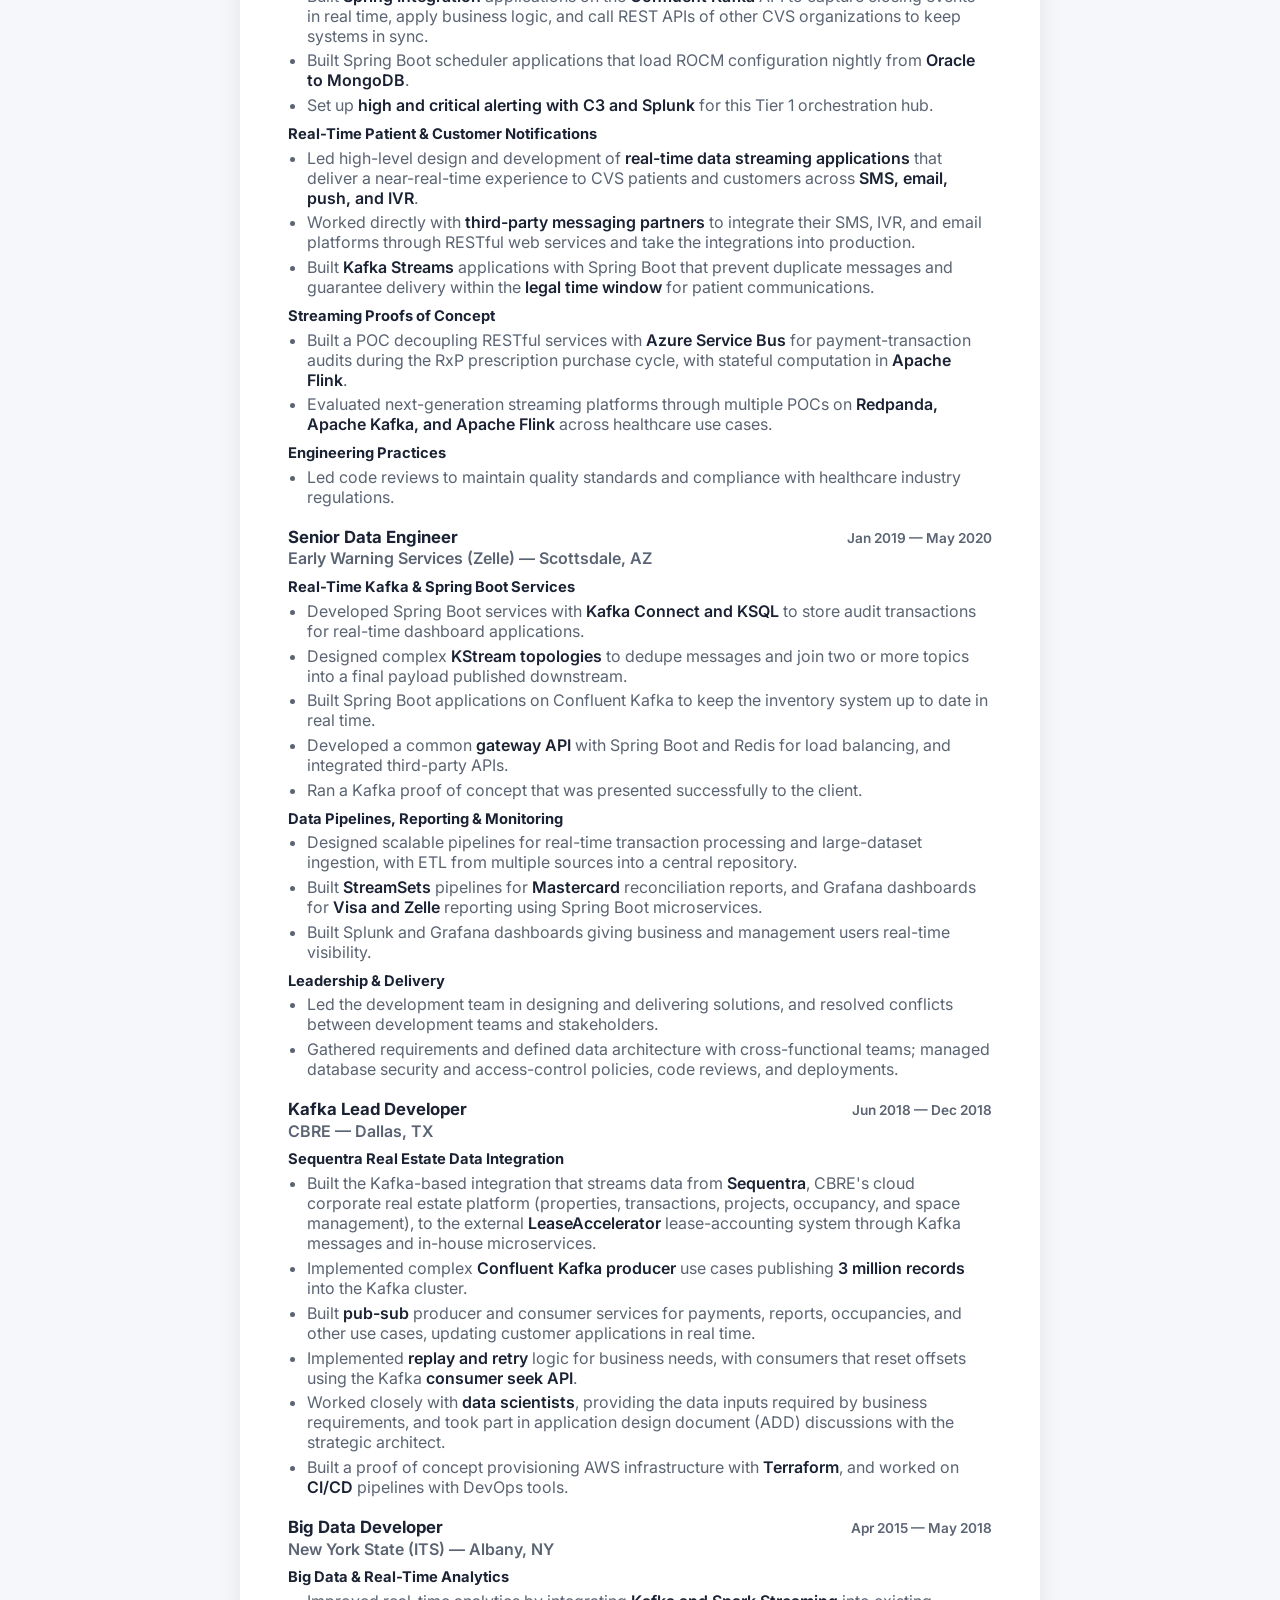
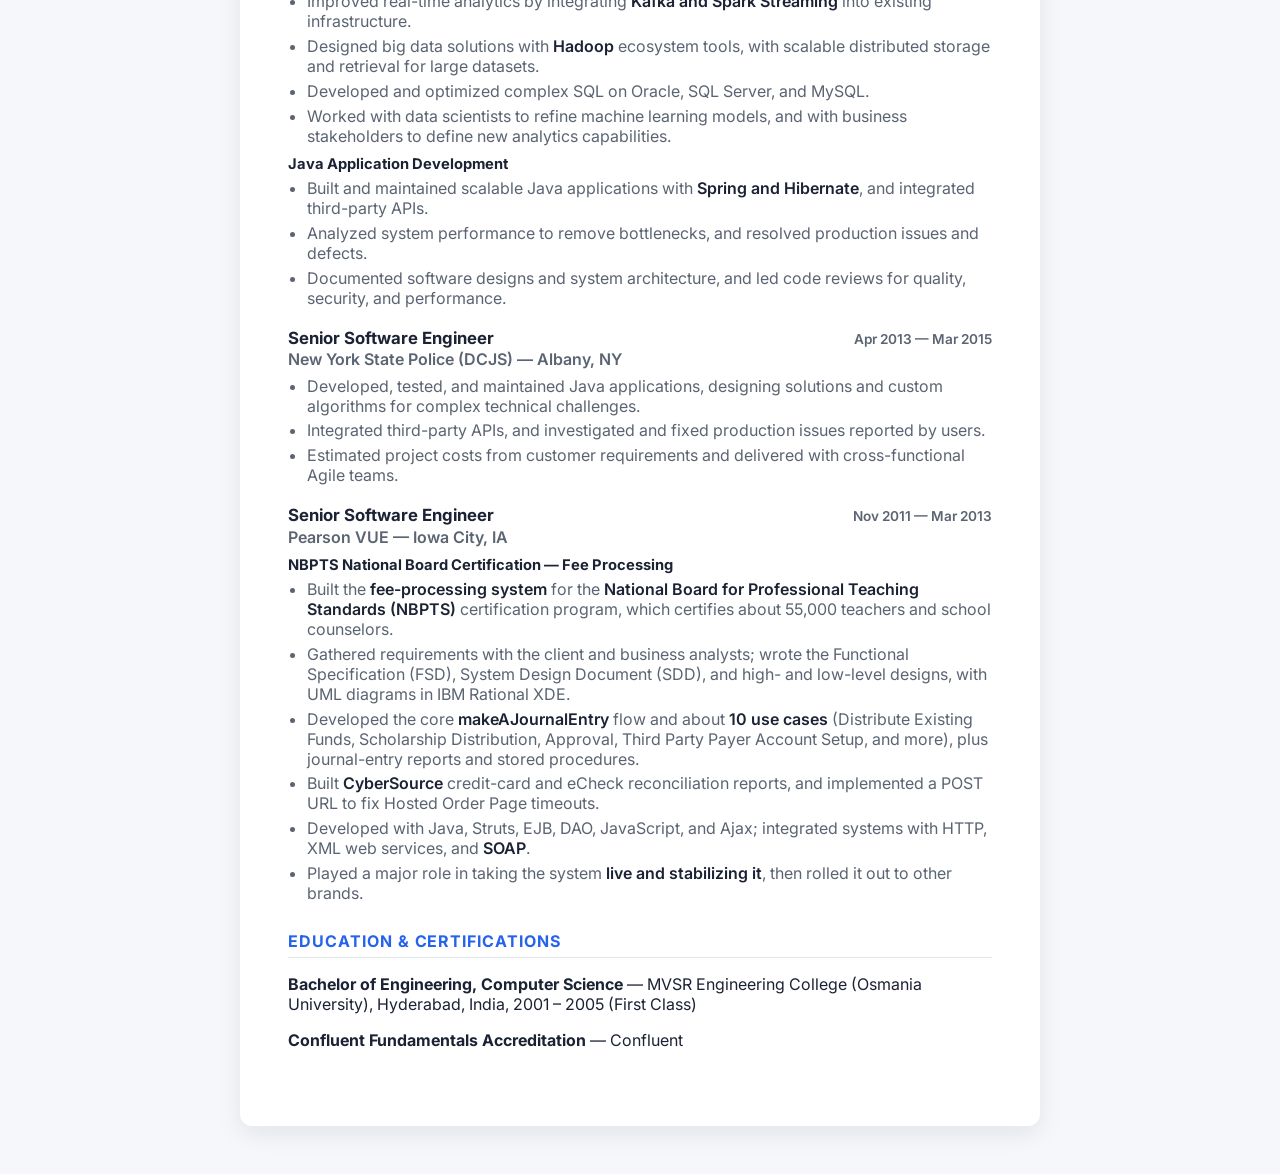
==== commit 991779fc: "Add LangGraph, RAG, Grafana and Splunk to outreach analytics project Co-Authored-By: Claude Opus 5.5" ====
--- a/resume.html
+++ b/resume.html
@@ -73,7 +73,7 @@
 
         <p class="resume-project">Multi-Agent Outreach Analytics for Pharmacy Business Teams</p>
         <ul>
-          <li>Built a <strong>multi-agent system</strong> that gives business stakeholders across <strong>Pharmacy Personalization (RxP)</strong>, <strong>Pharmacy Connect (RxC)</strong>, <strong>IDW</strong>, and <strong>CRDW</strong> up-to-date <strong>dashboards</strong> on patient outreach across <strong>SMS, IVR, email, RCS, and push</strong>.</li>
+          <li>Built a <strong>multi-agent system with LangGraph and RAG</strong> that gives business stakeholders across <strong>Pharmacy Personalization (RxP)</strong>, <strong>Pharmacy Connect (RxC)</strong>, <strong>IDW</strong>, and <strong>CRDW</strong> up-to-date <strong>Grafana and Splunk dashboards</strong> on patient outreach across <strong>SMS, IVR, email, RCS, and push</strong>.</li>
         </ul>
 
         <p class="resume-project">Technical Leadership</p>
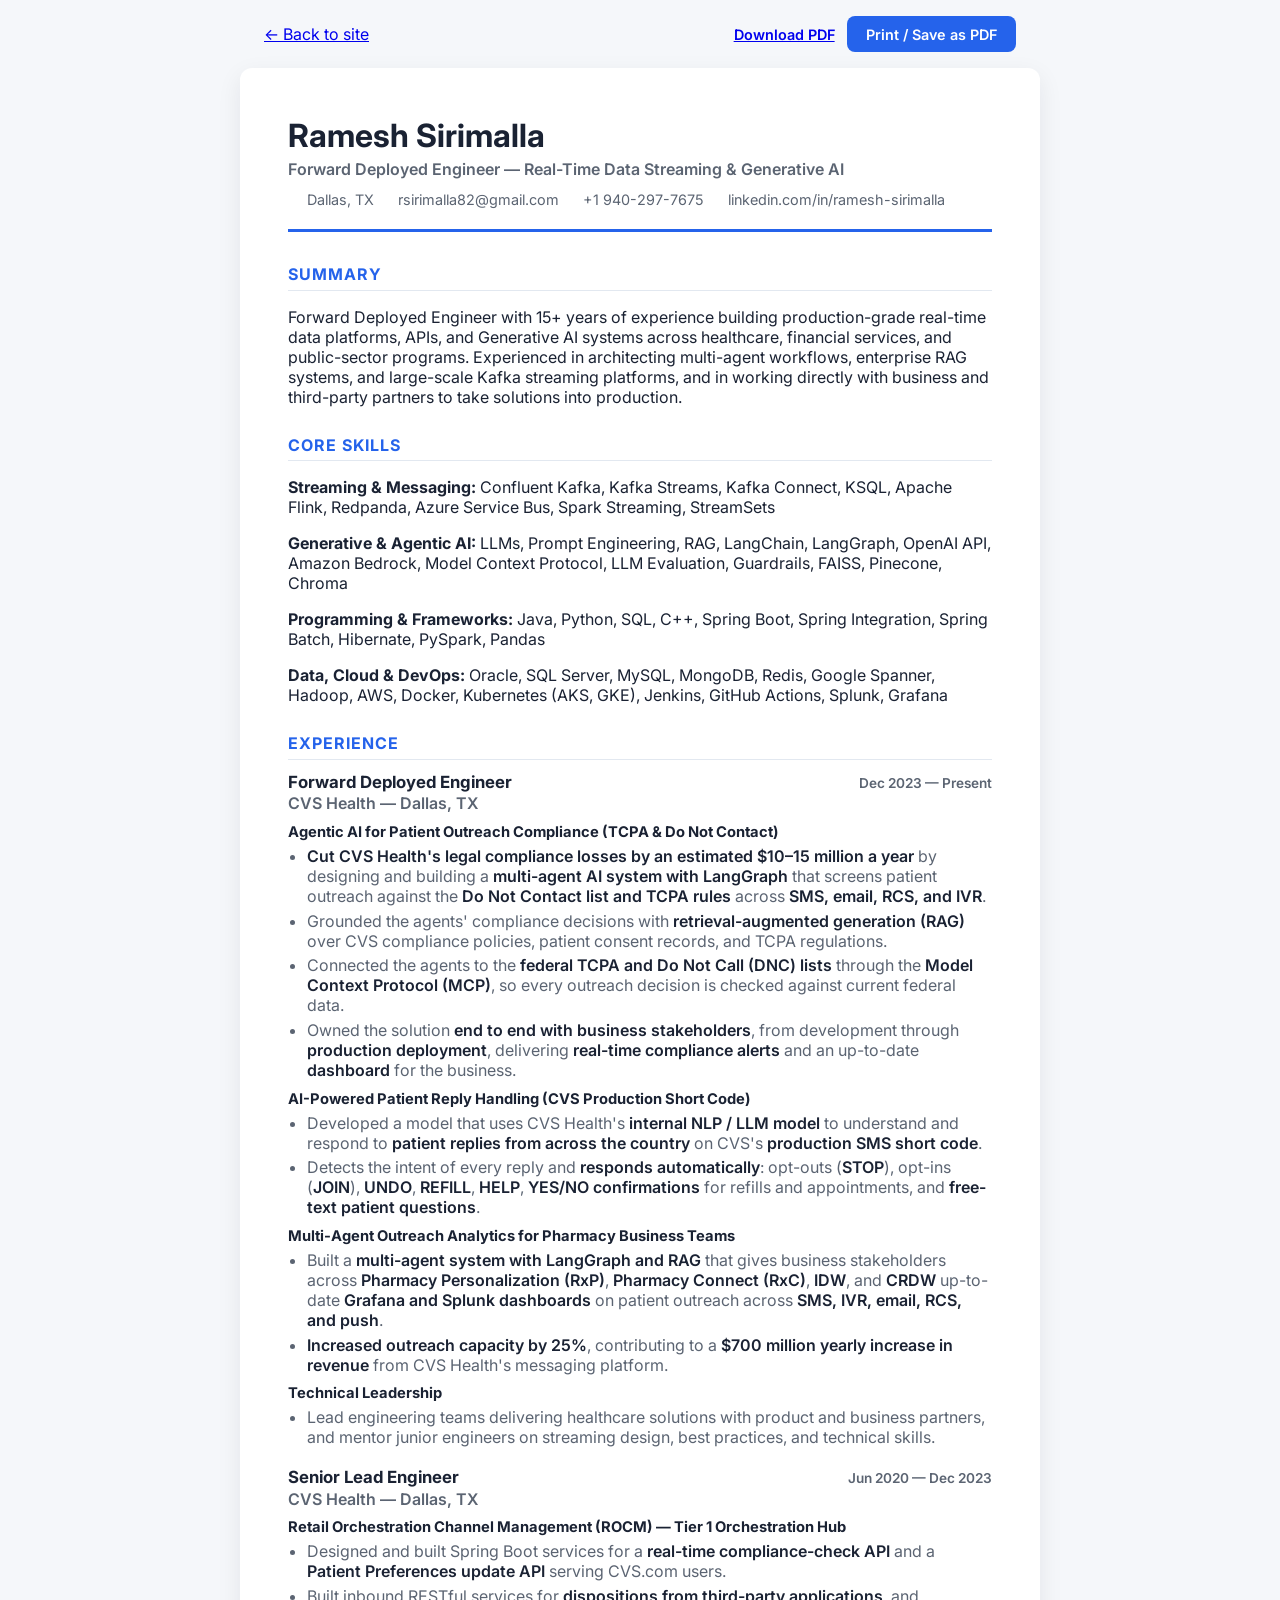
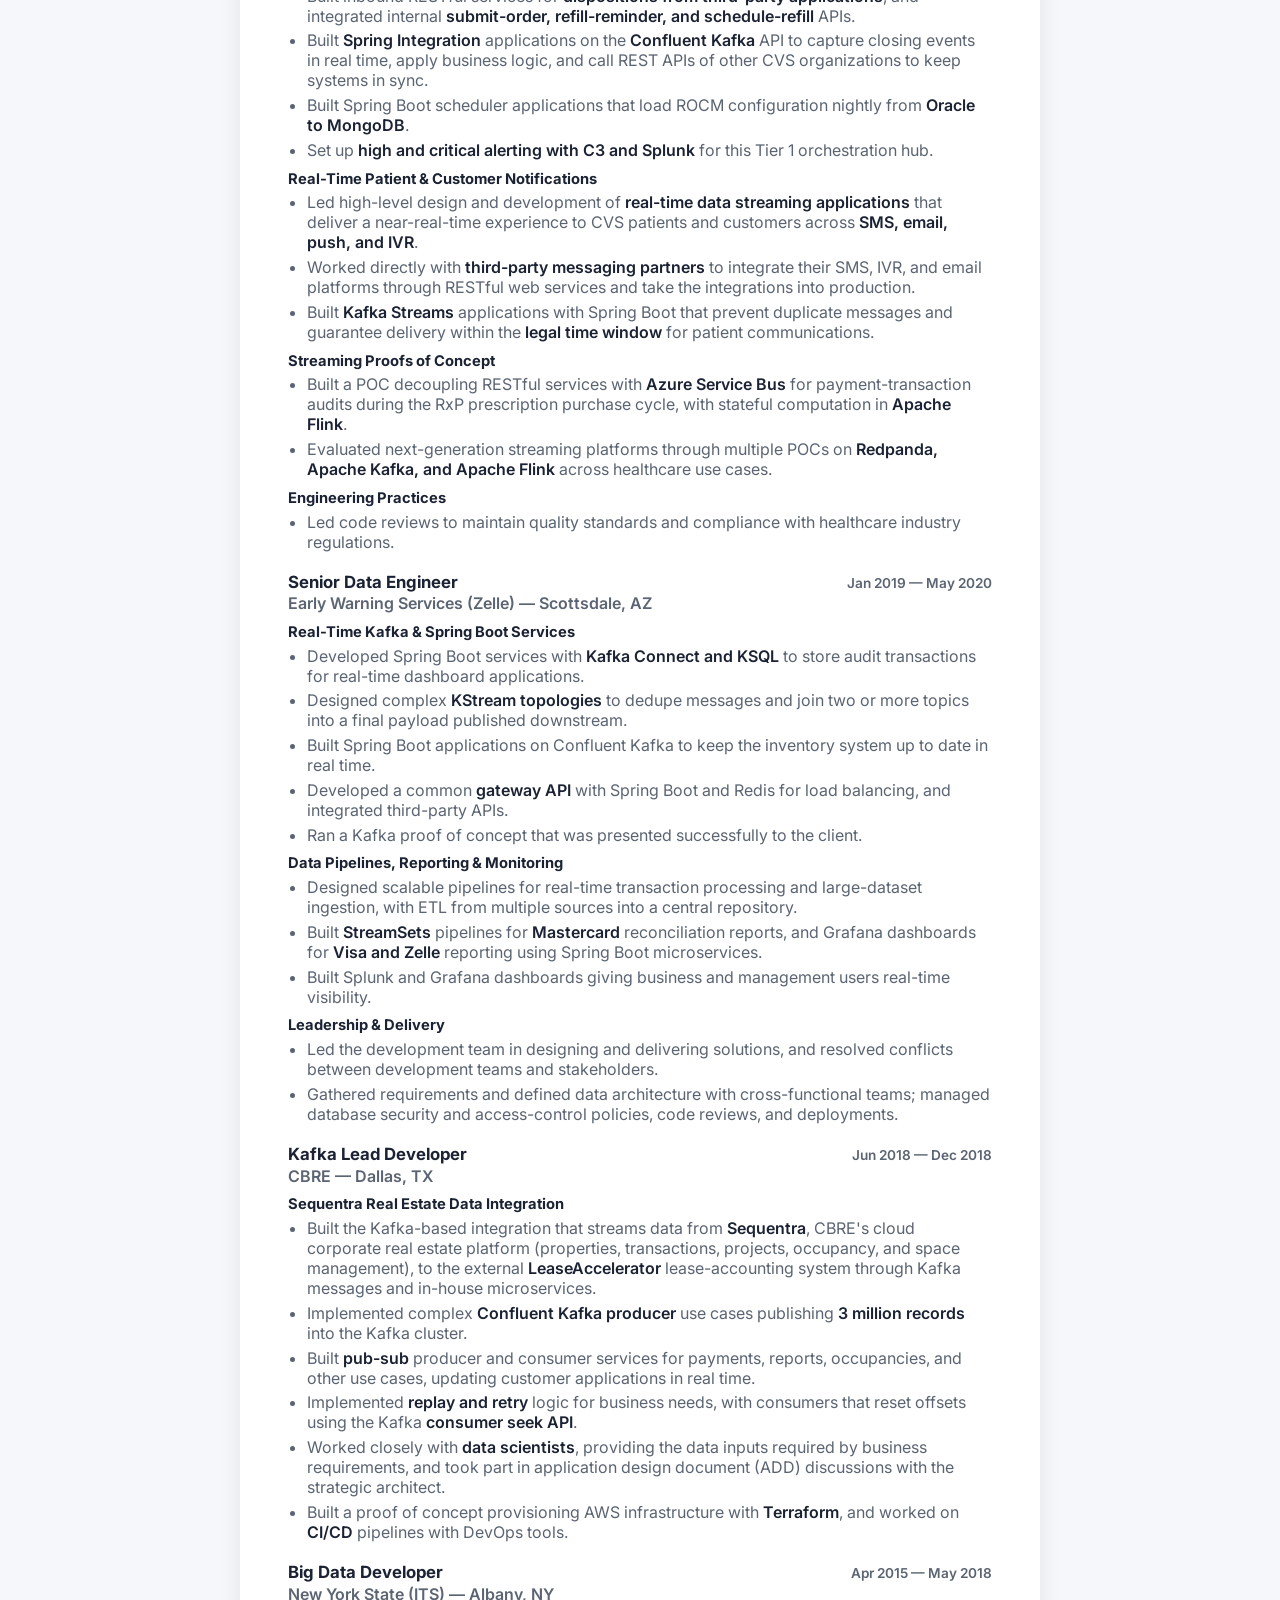
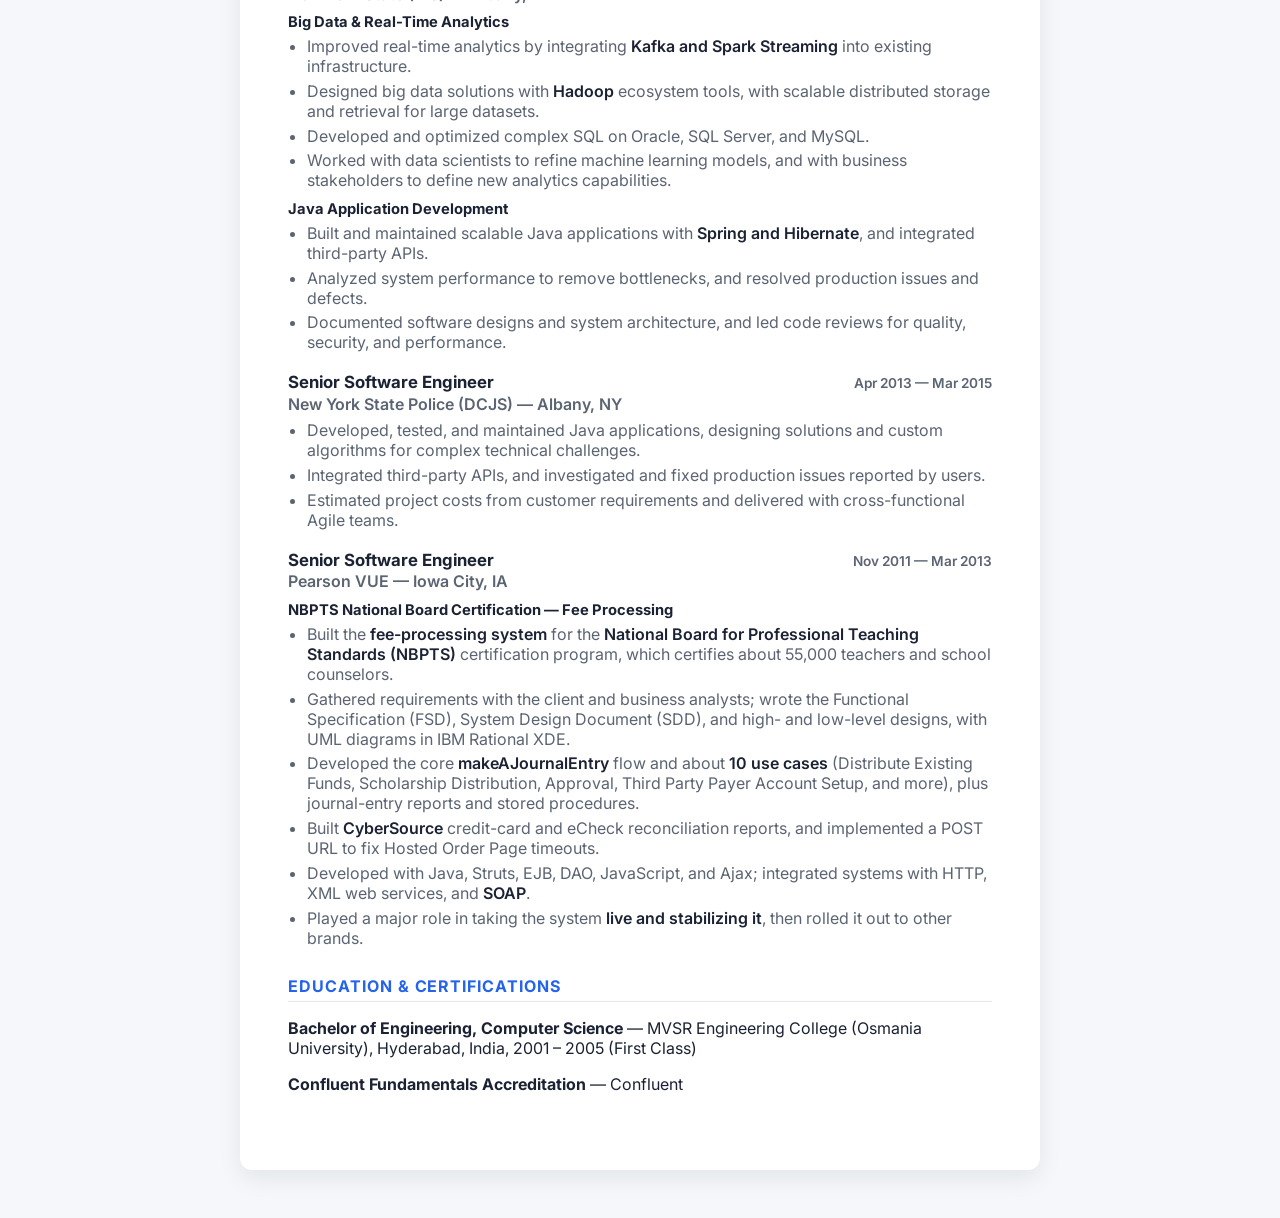
==== commit fde1f3dc: "Add outreach capacity and messaging revenue impact to analytics agents project Co-Authored-By: Claud" ====
--- a/resume.html
+++ b/resume.html
@@ -74,6 +74,7 @@
         <p class="resume-project">Multi-Agent Outreach Analytics for Pharmacy Business Teams</p>
         <ul>
           <li>Built a <strong>multi-agent system with LangGraph and RAG</strong> that gives business stakeholders across <strong>Pharmacy Personalization (RxP)</strong>, <strong>Pharmacy Connect (RxC)</strong>, <strong>IDW</strong>, and <strong>CRDW</strong> up-to-date <strong>Grafana and Splunk dashboards</strong> on patient outreach across <strong>SMS, IVR, email, RCS, and push</strong>.</li>
+          <li><strong>Increased outreach capacity by 25%</strong>, contributing to a <strong>$700 million yearly increase in revenue</strong> from CVS Health's messaging platform.</li>
         </ul>
 
         <p class="resume-project">Technical Leadership</p>
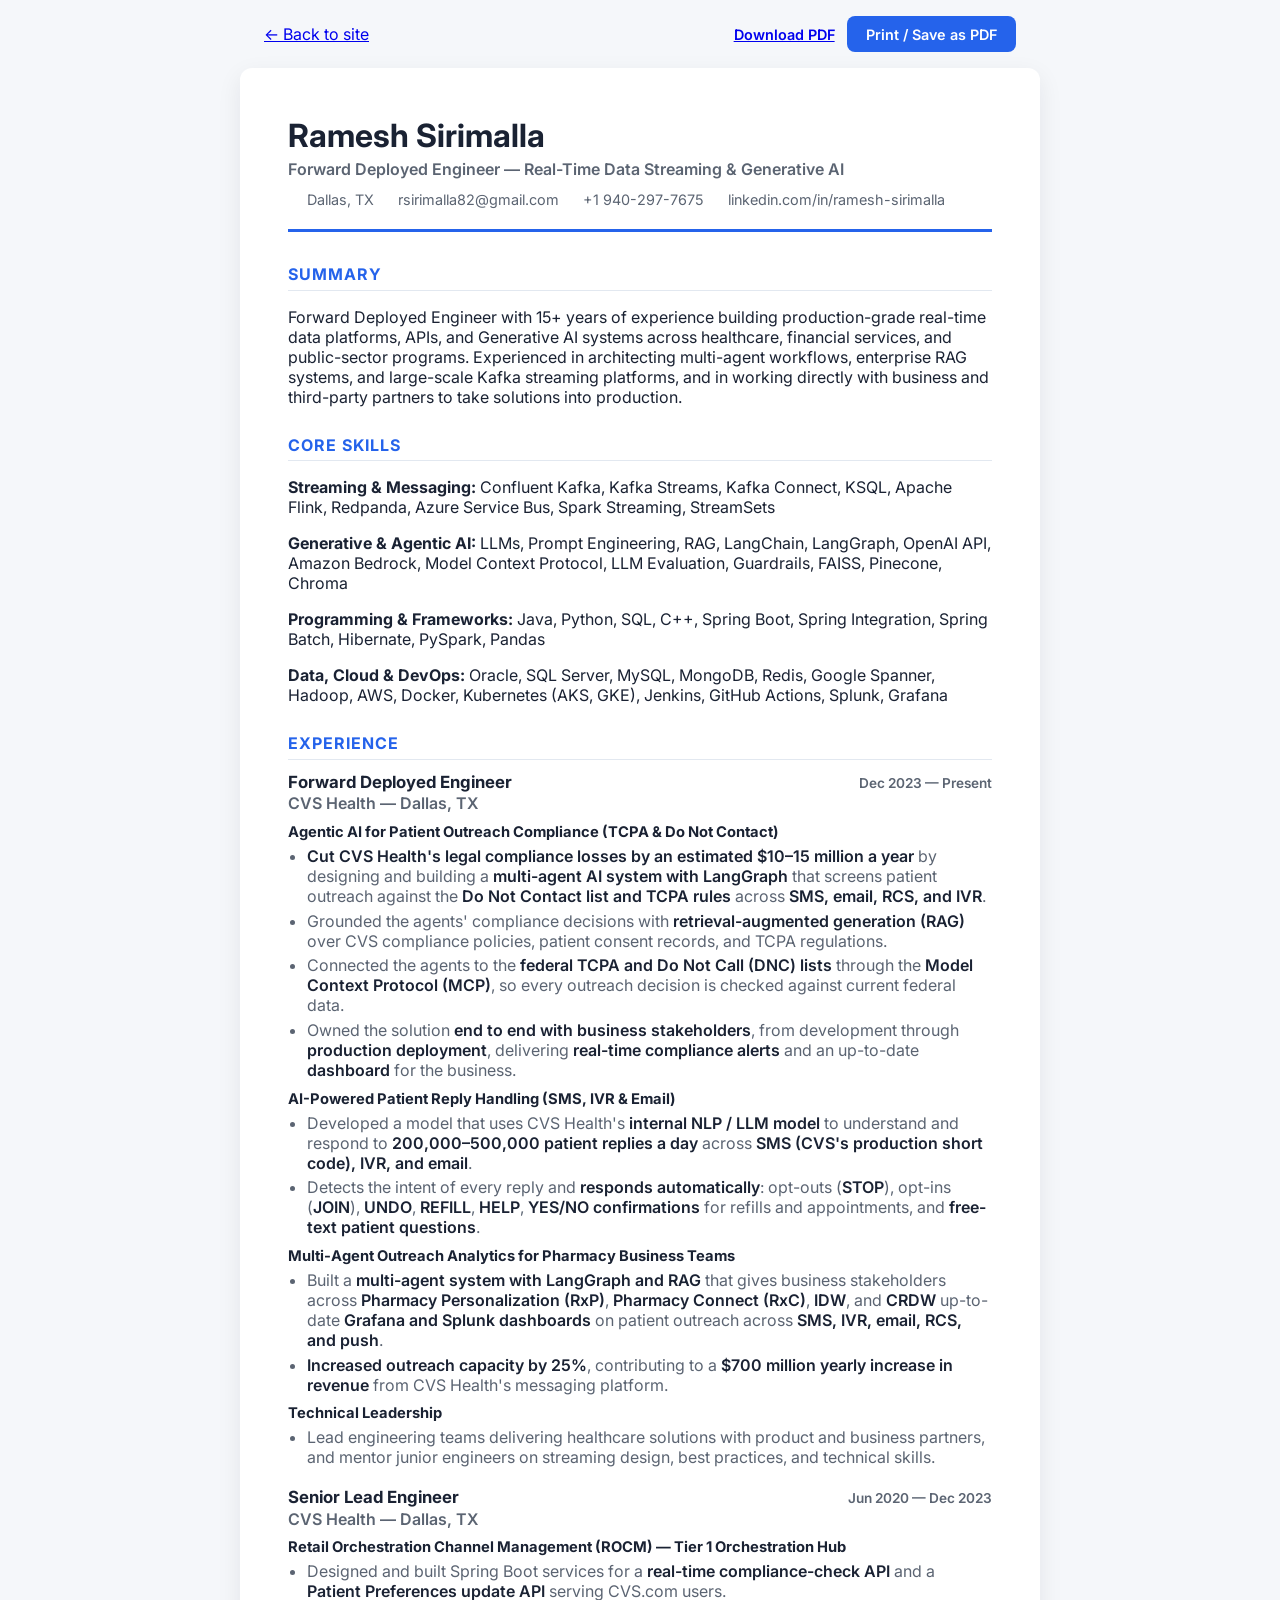
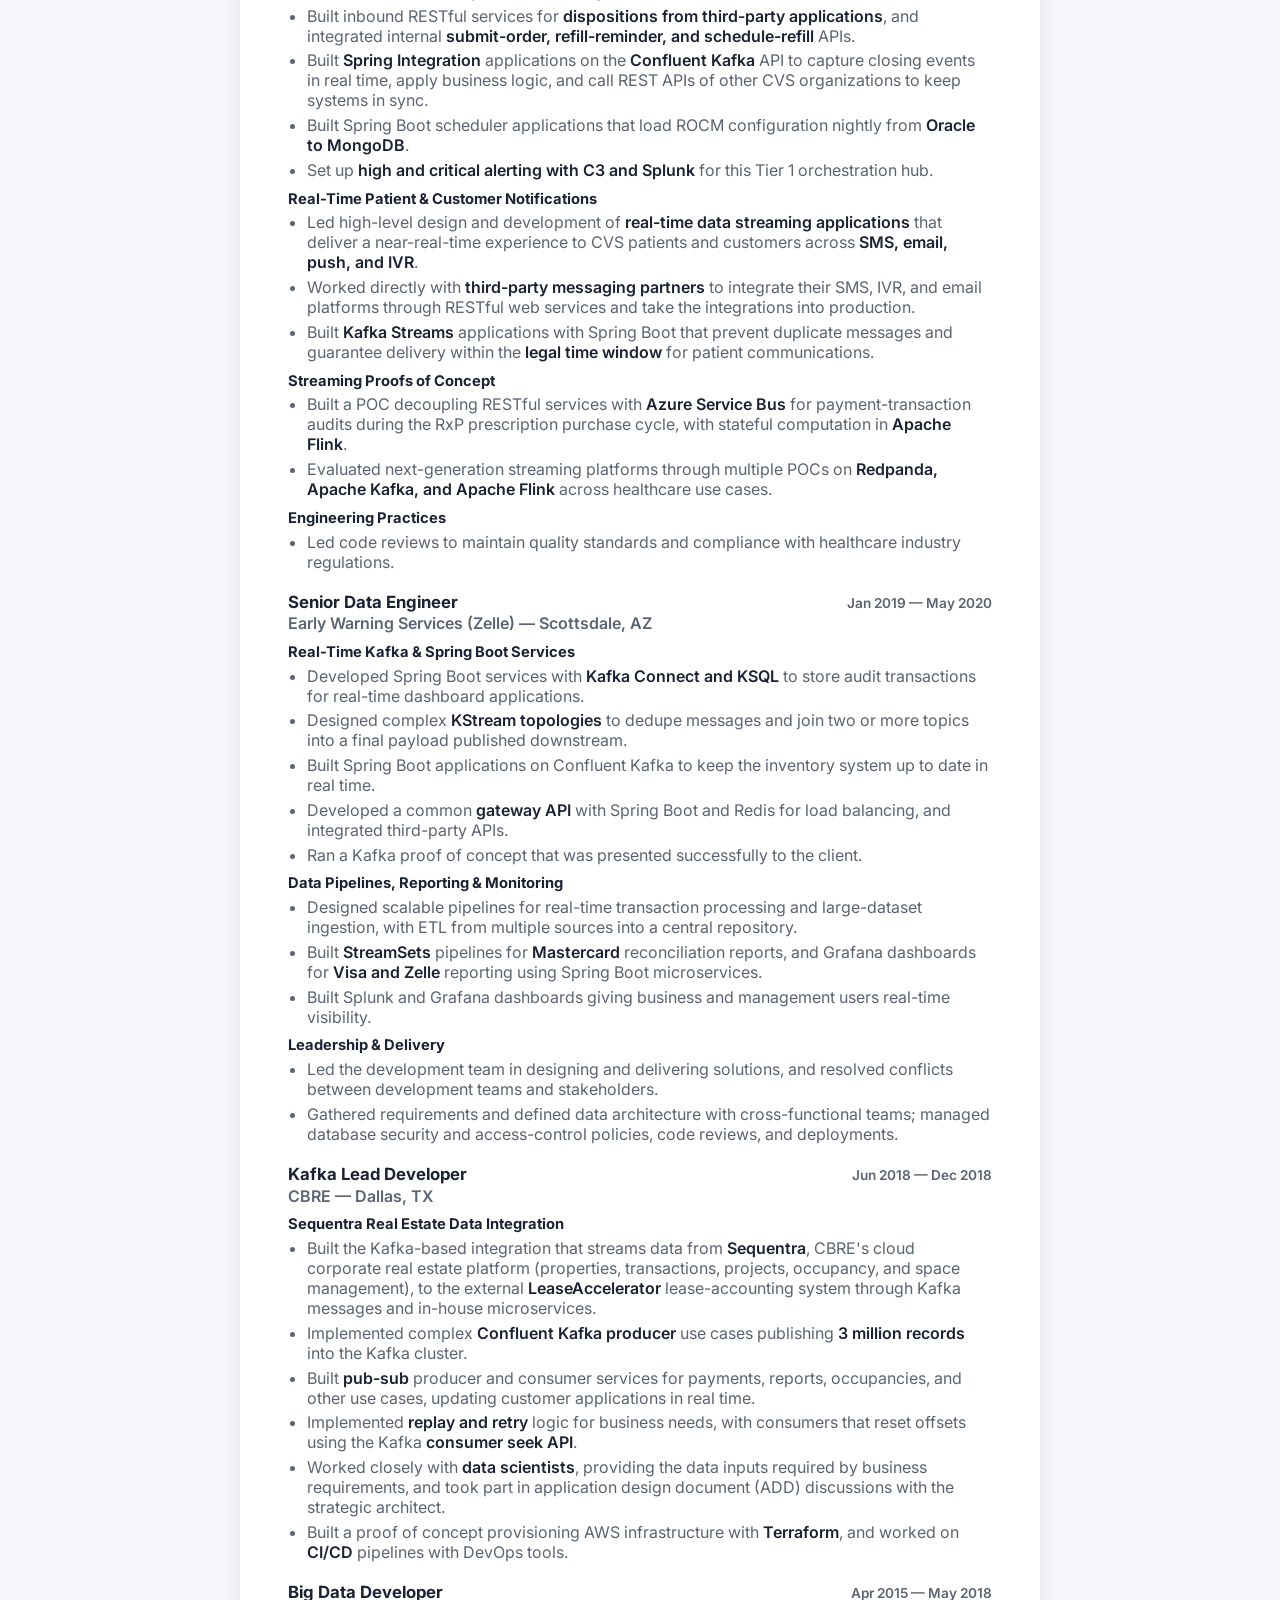
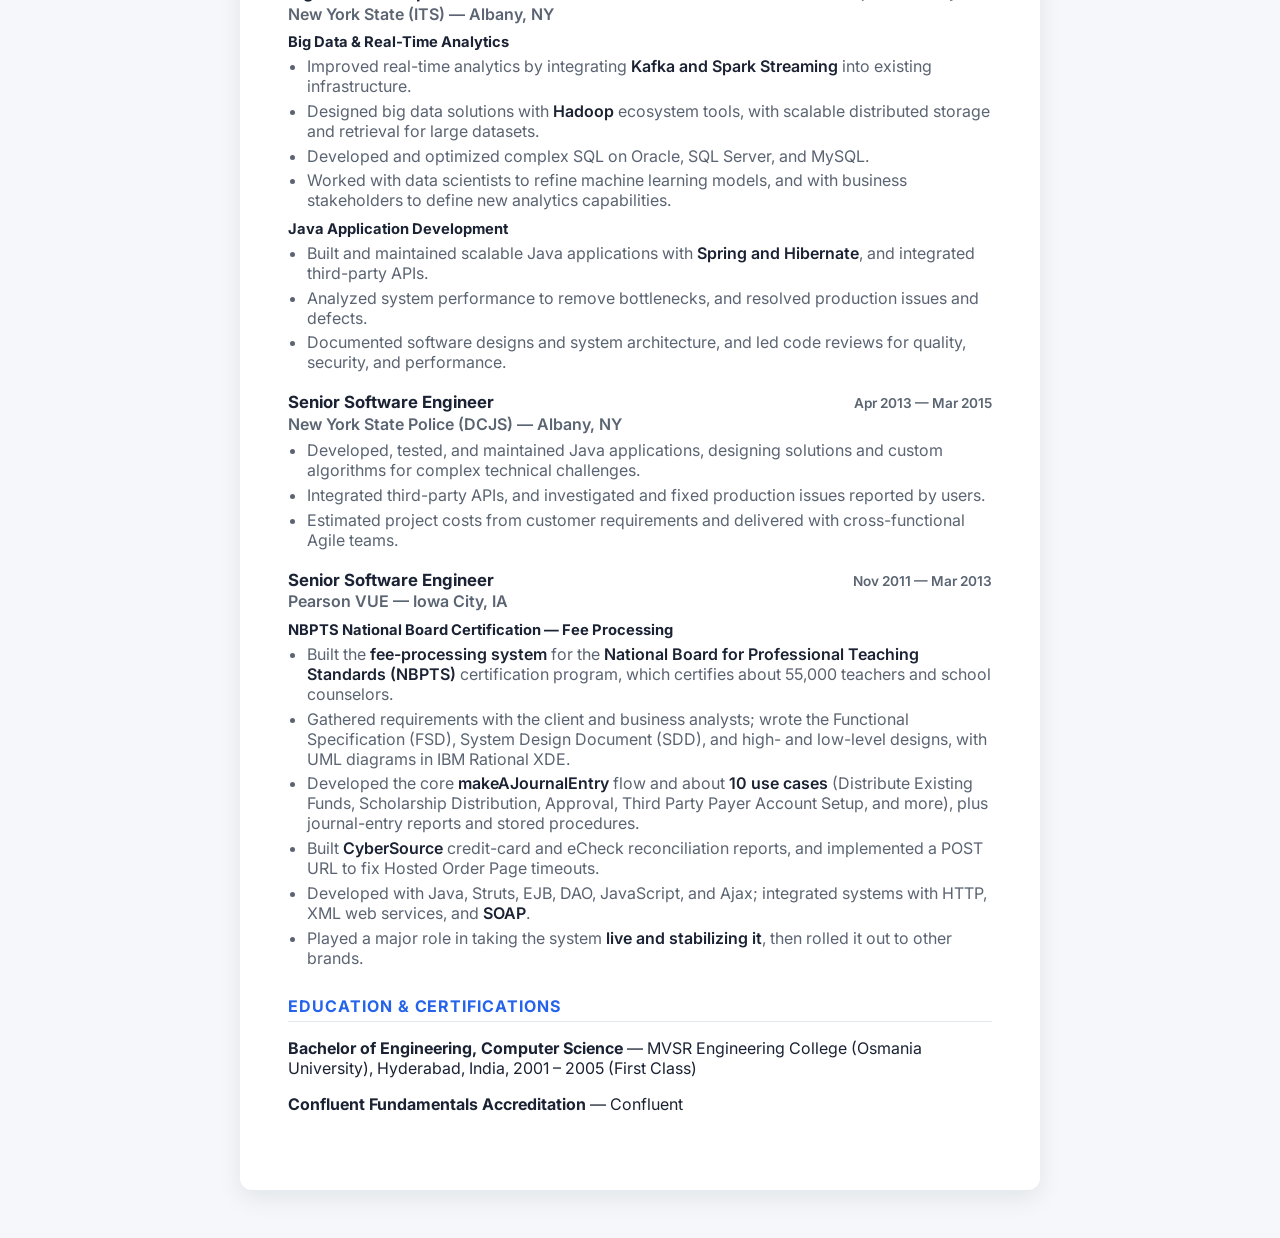
==== commit 2e940eaf: "Add 200K-500K daily patient replies across SMS, IVR, email to reply AI project Co-Authored-By: Claud" ====
--- a/resume.html
+++ b/resume.html
@@ -65,9 +65,9 @@
           <li>Connected the agents to the <strong>federal TCPA and Do Not Call (DNC) lists</strong> through the <strong>Model Context Protocol (MCP)</strong>, so every outreach decision is checked against current federal data.</li>
           <li>Owned the solution <strong>end to end with business stakeholders</strong>, from development through <strong>production deployment</strong>, delivering <strong>real-time compliance alerts</strong> and an up-to-date <strong>dashboard</strong> for the business.</li>
         </ul>
-        <p class="resume-project">AI-Powered Patient Reply Handling (CVS Production Short Code)</p>
-        <ul>
-          <li>Developed a model that uses CVS Health's <strong>internal NLP / LLM model</strong> to understand and respond to <strong>patient replies from across the country</strong> on CVS's <strong>production SMS short code</strong>.</li>
+        <p class="resume-project">AI-Powered Patient Reply Handling (SMS, IVR &amp; Email)</p>
+        <ul>
+          <li>Developed a model that uses CVS Health's <strong>internal NLP / LLM model</strong> to understand and respond to <strong>200,000–500,000 patient replies a day</strong> across <strong>SMS (CVS's production short code), IVR, and email</strong>.</li>
           <li>Detects the intent of every reply and <strong>responds automatically</strong>: opt-outs (<strong>STOP</strong>), opt-ins (<strong>JOIN</strong>), <strong>UNDO</strong>, <strong>REFILL</strong>, <strong>HELP</strong>, <strong>YES/NO confirmations</strong> for refills and appointments, and <strong>free-text patient questions</strong>.</li>
         </ul>
 
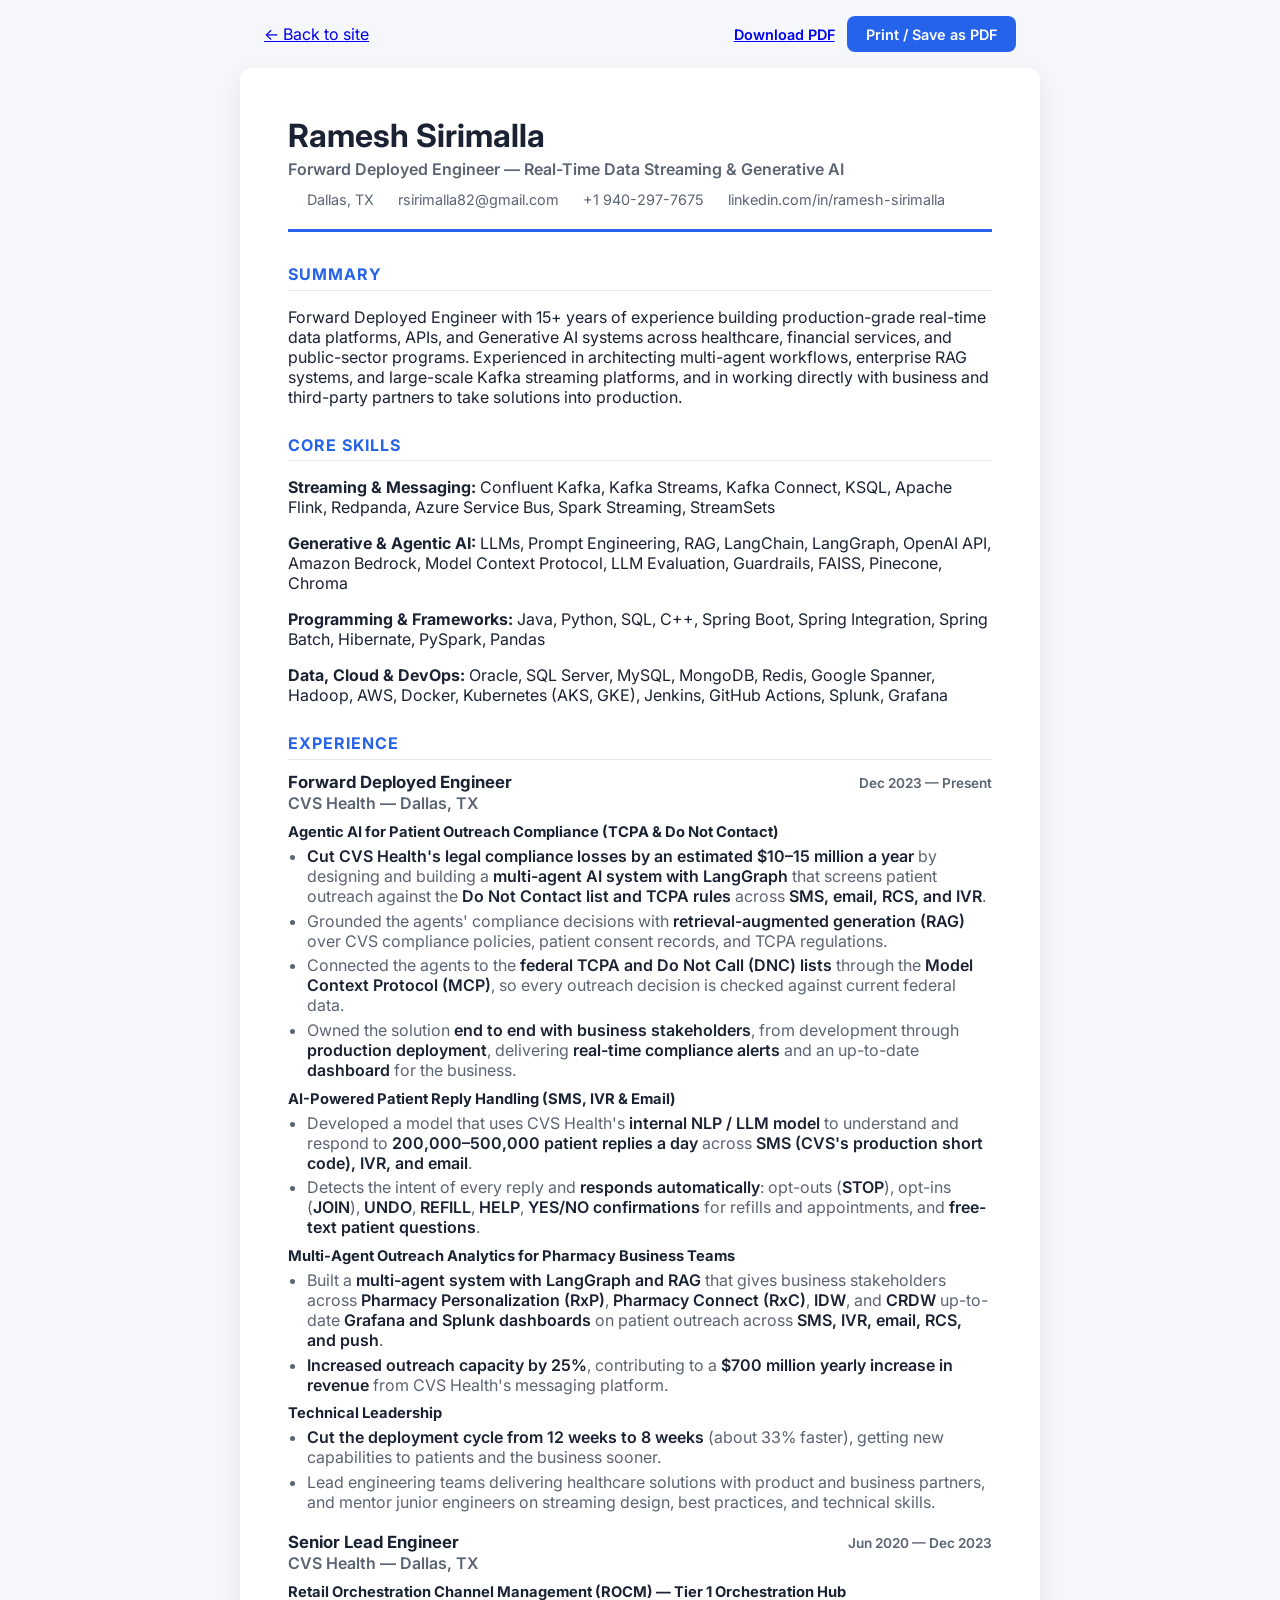
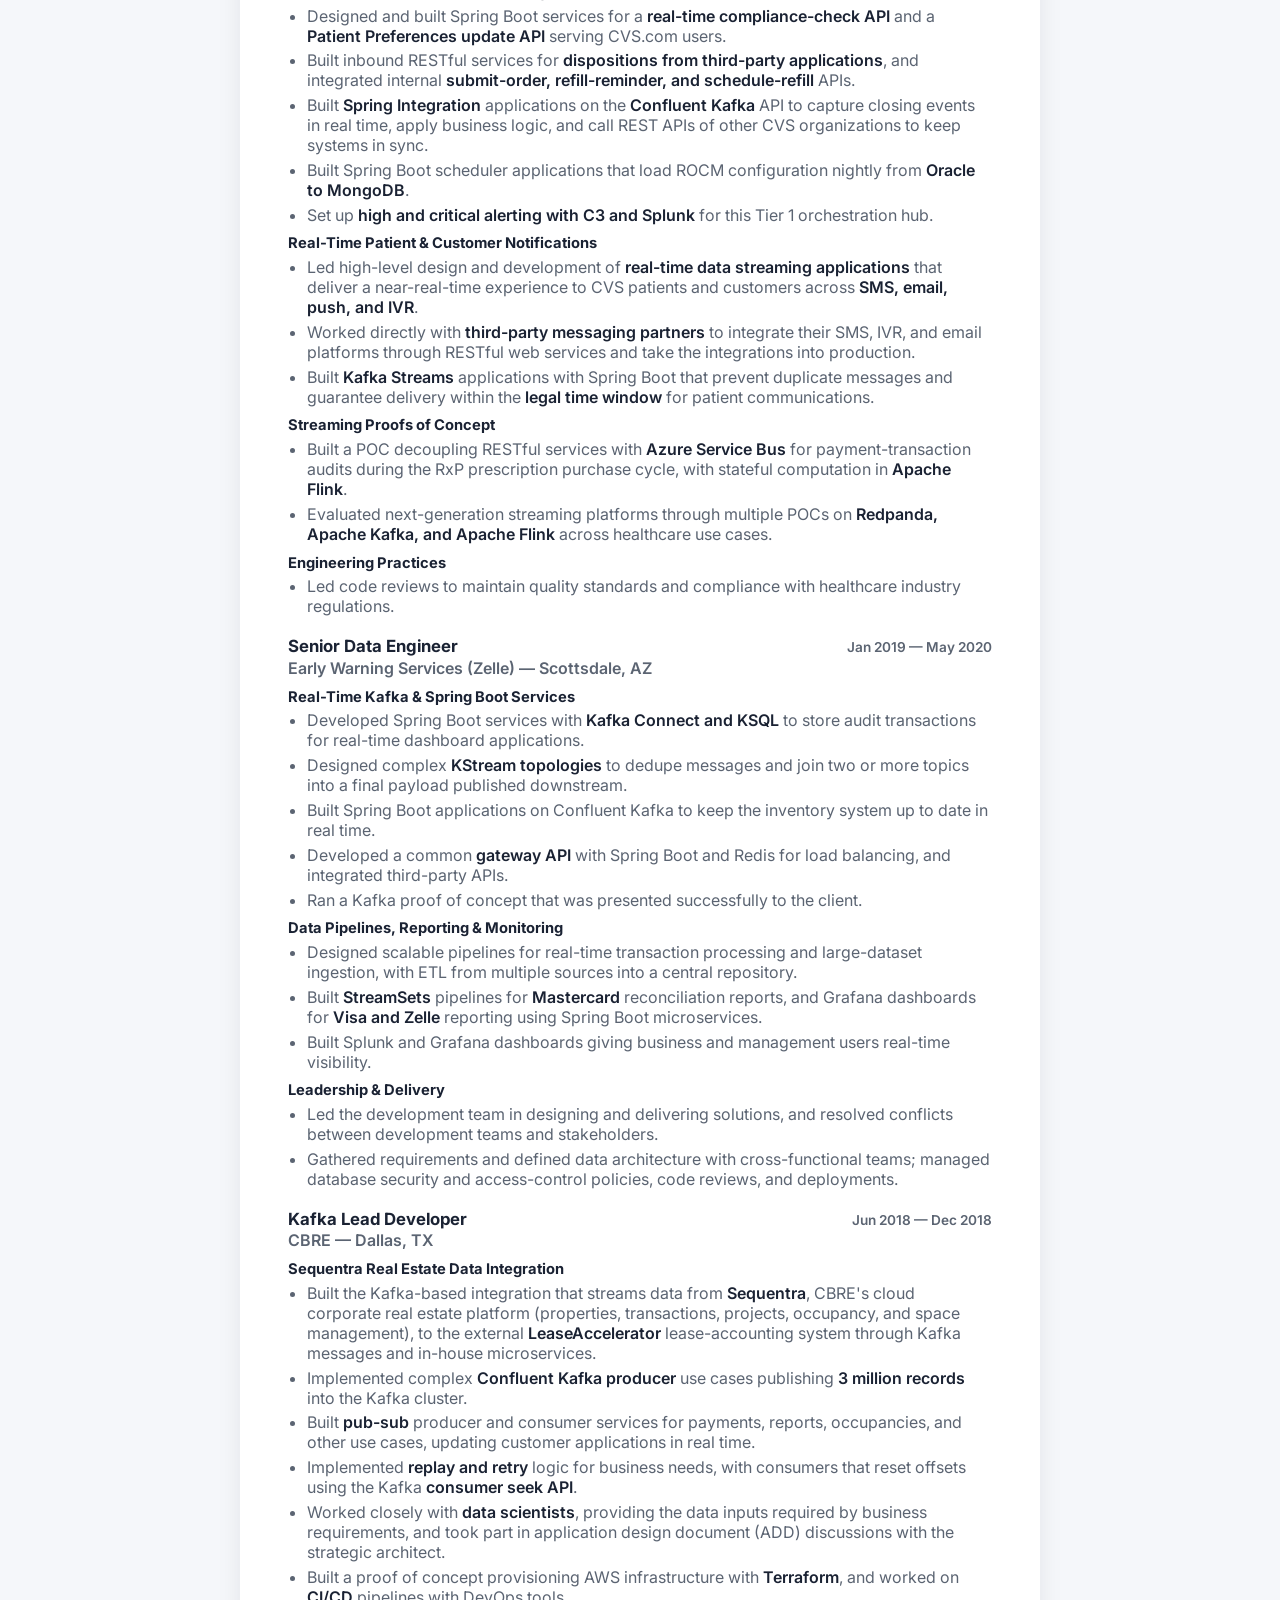
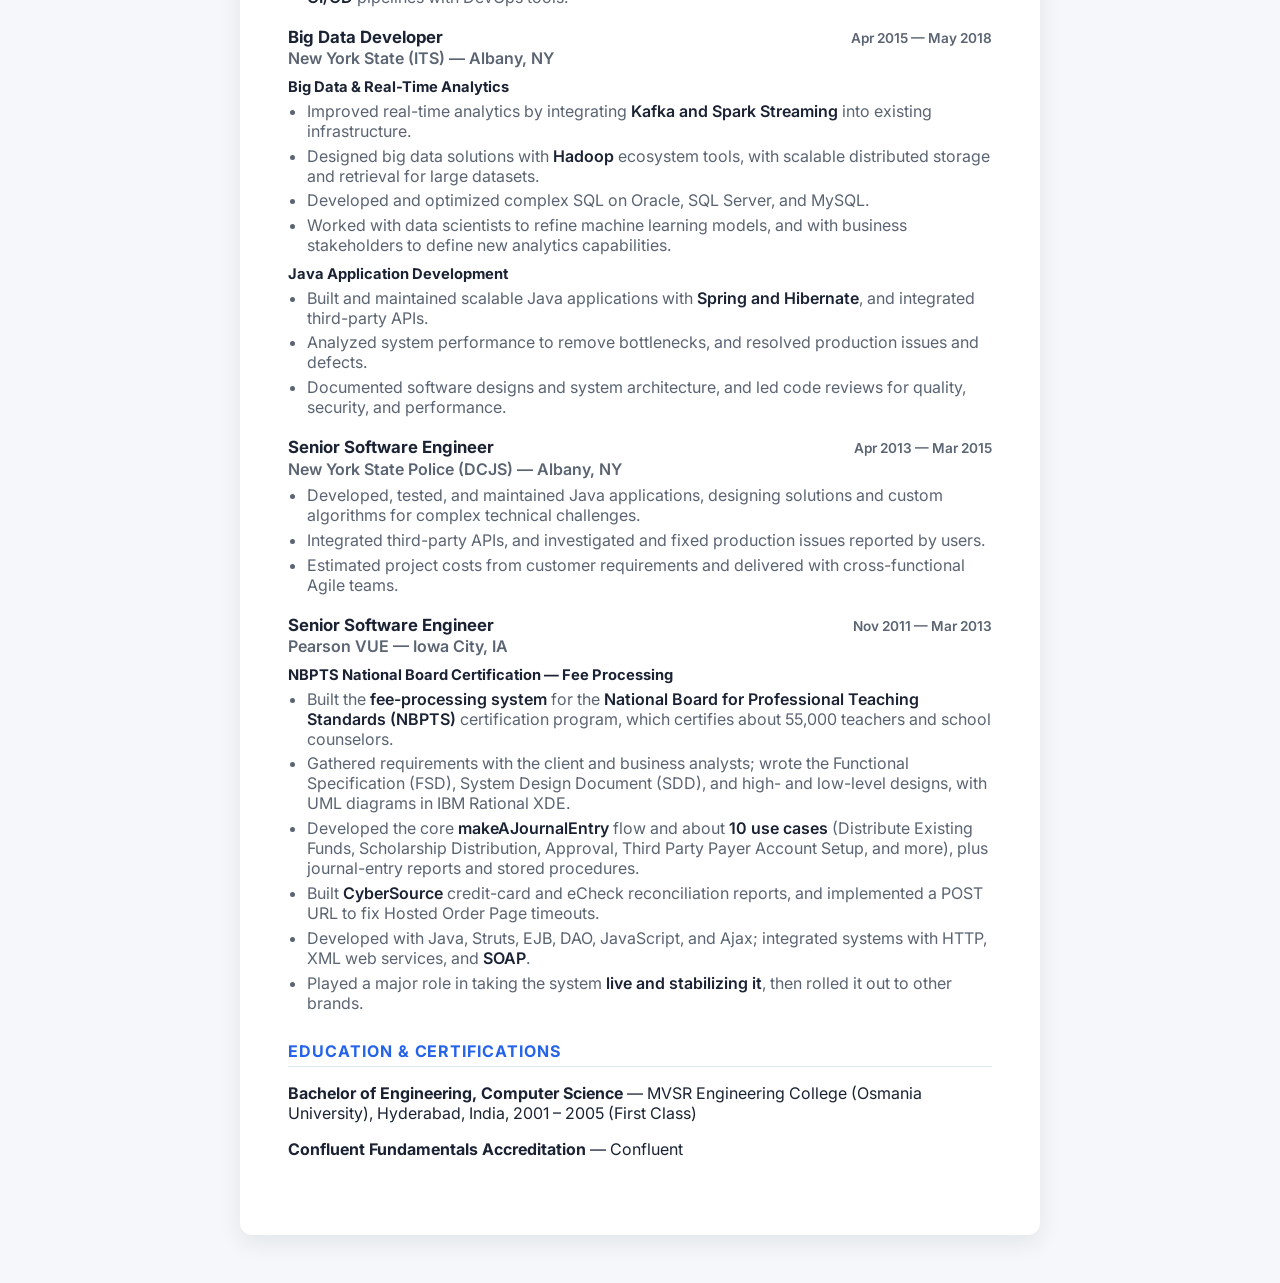
==== commit f4bc7a07: "Add 12-to-8-week deployment cycle improvement to CVS FDE role Co-Authored-By: Claude Opus 5.5 <norep" ====
--- a/resume.html
+++ b/resume.html
@@ -79,6 +79,7 @@
 
         <p class="resume-project">Technical Leadership</p>
         <ul>
+          <li><strong>Cut the deployment cycle from 12 weeks to 8 weeks</strong> (about 33% faster), getting new capabilities to patients and the business sooner.</li>
           <li>Lead engineering teams delivering healthcare solutions with product and business partners, and mentor junior engineers on streaming design, best practices, and technical skills.</li>
         </ul>
       </article>
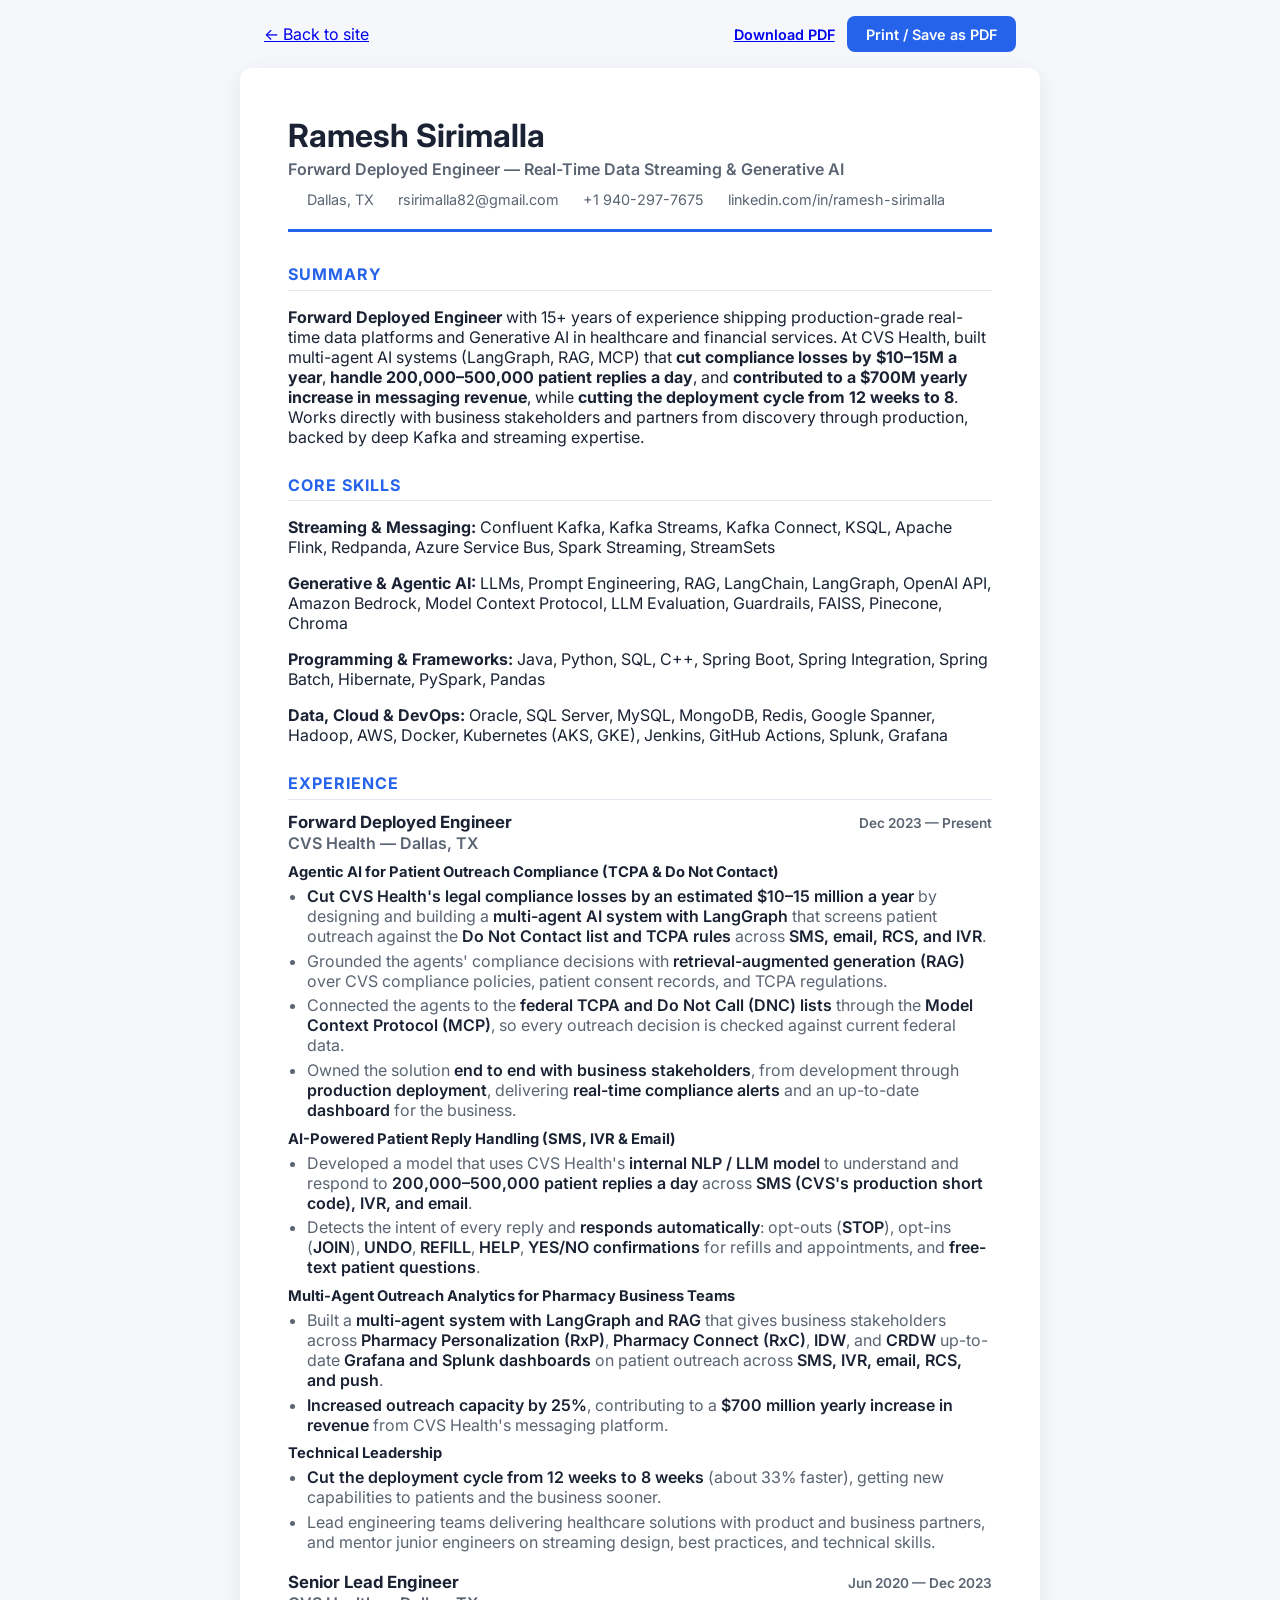
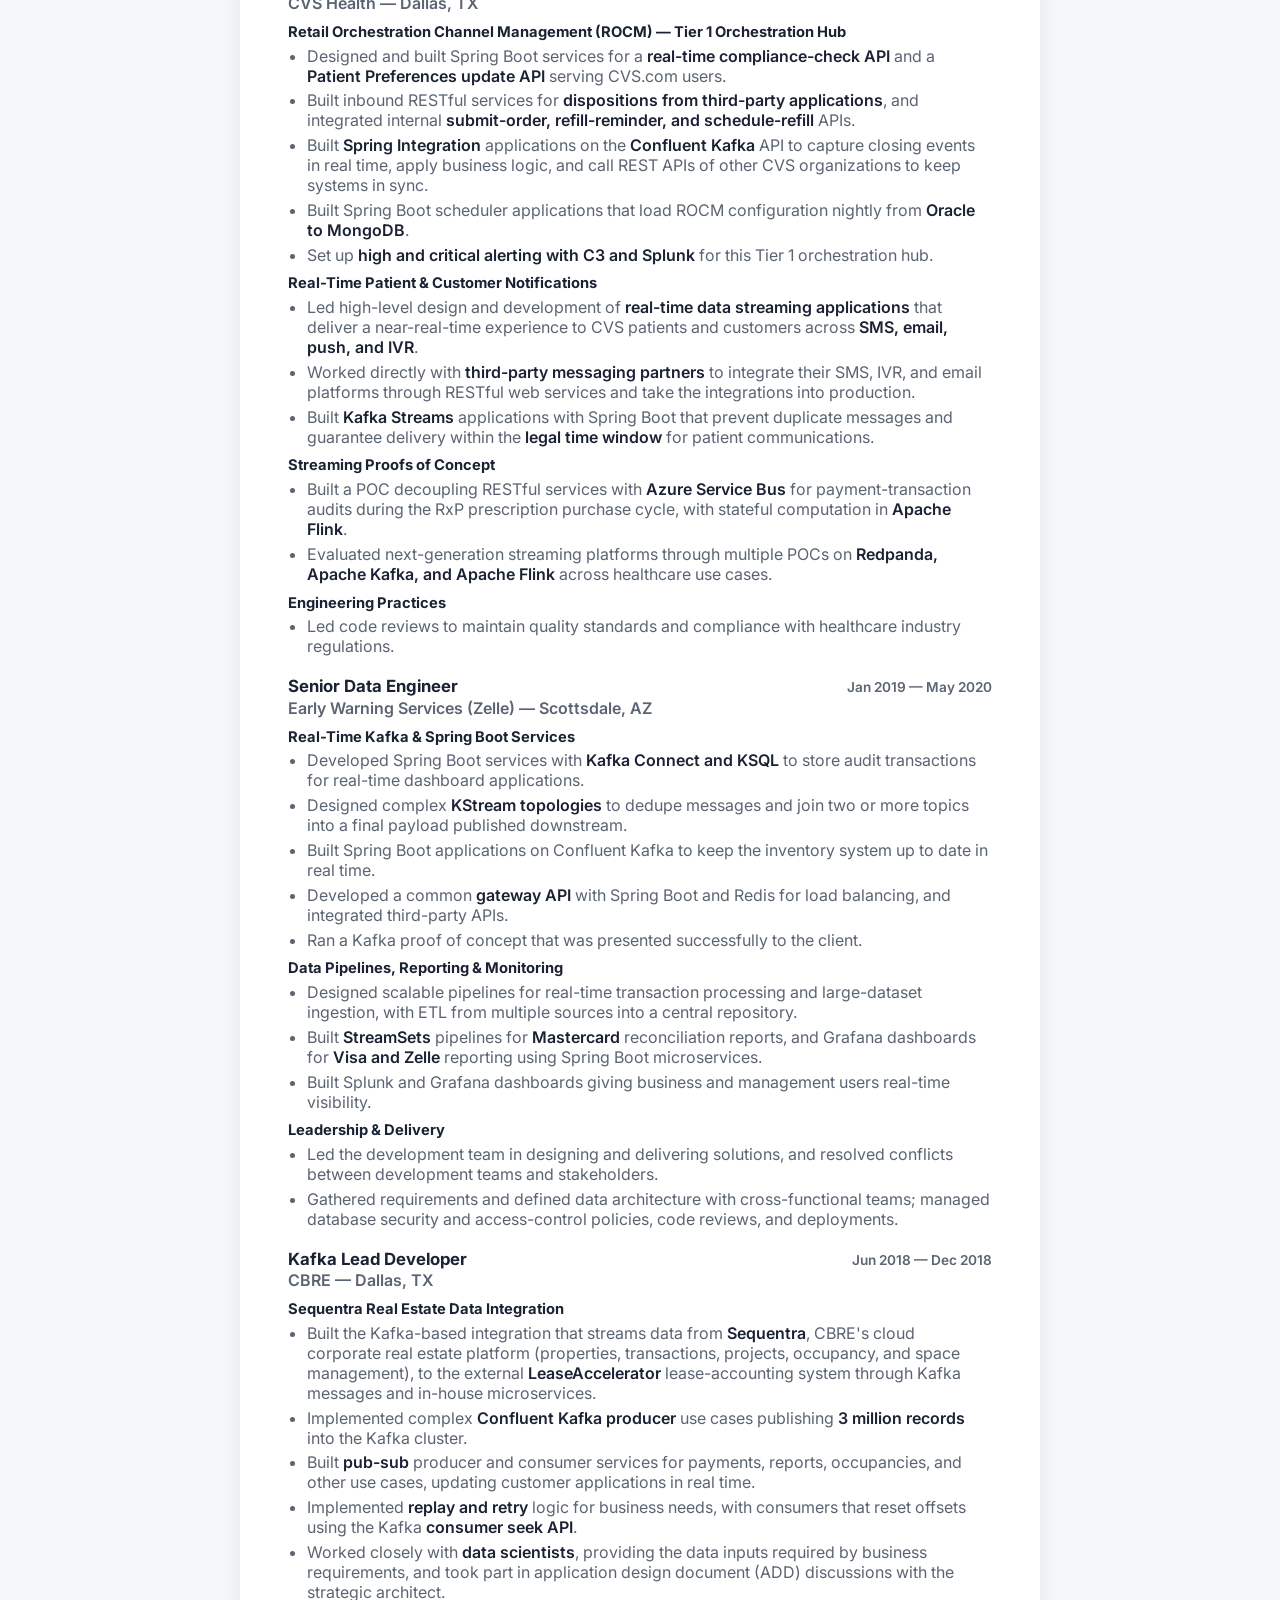
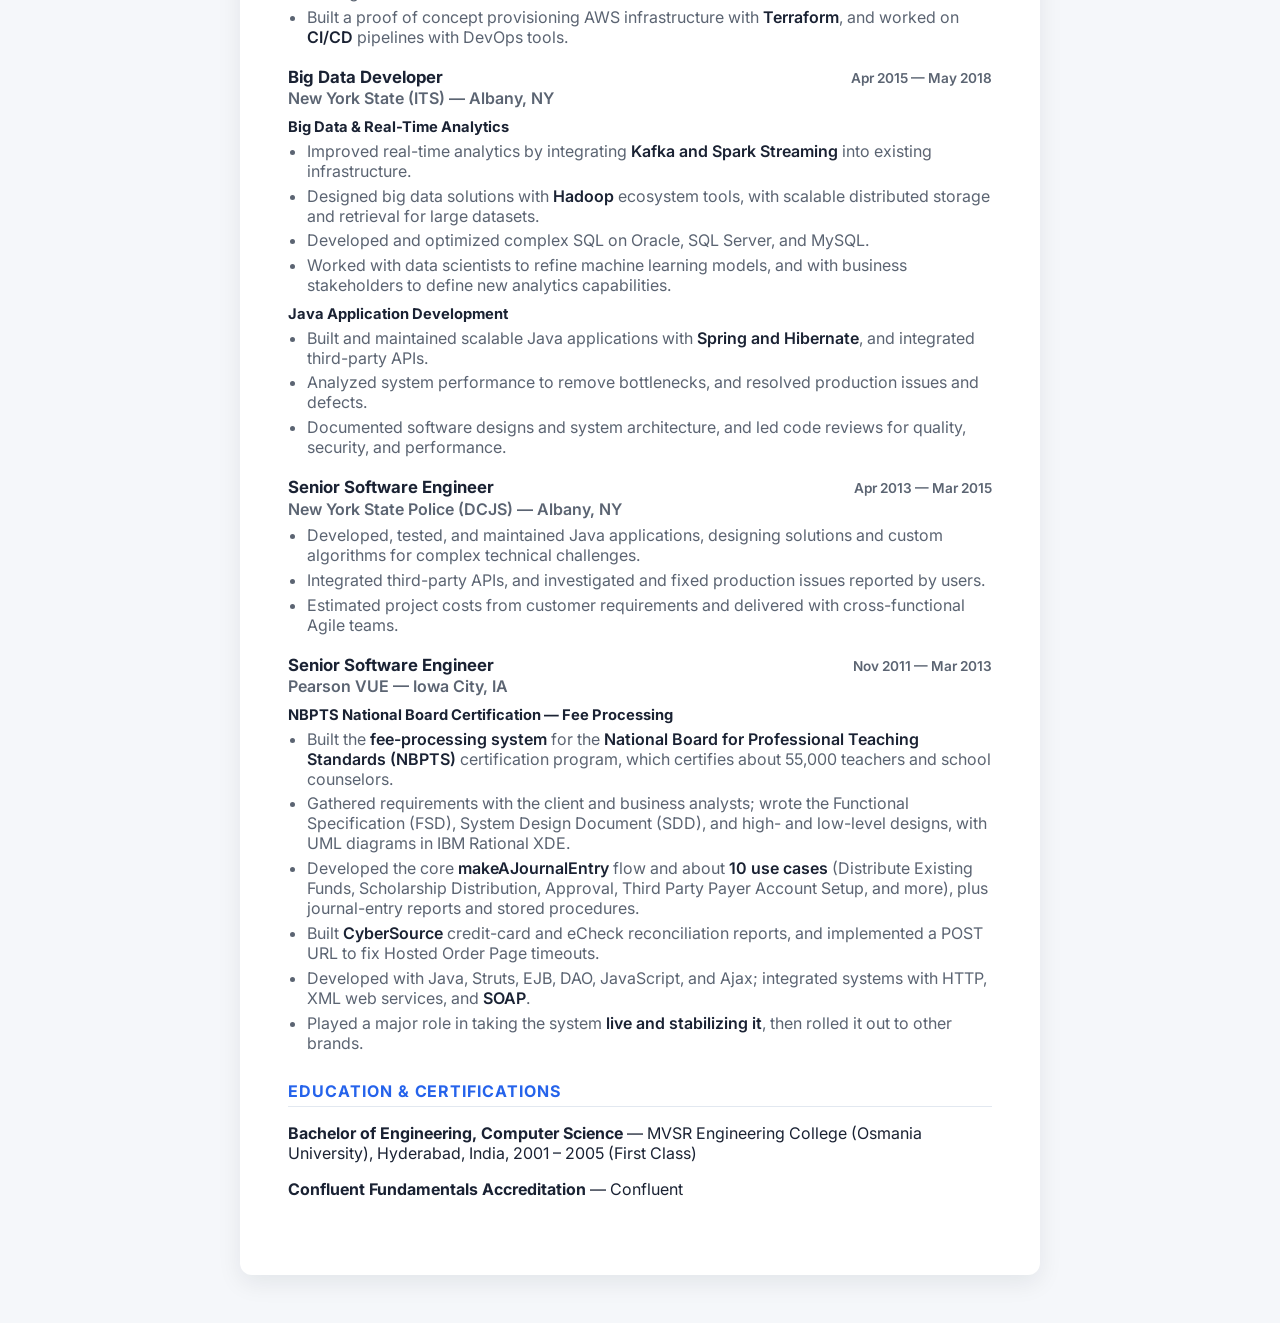
==== commit 99fdb9ea: "Rewrite resume summary and About intro to lead with CVS AI results Co-Authored-By: Claude Opus 5.5 <" ====
--- a/resume.html
+++ b/resume.html
@@ -4,7 +4,7 @@
   <meta charset="UTF-8">
   <meta name="viewport" content="width=device-width, initial-scale=1.0">
   <title>Ramesh Sirimalla — Resume</title>
-  <meta name="description" content="Resume of Ramesh Sirimalla, Forward Deployed Engineer with 15+ years building real-time data platforms, APIs, and Generative AI systems.">
+  <meta name="description" content="Resume of Ramesh Sirimalla, Forward Deployed Engineer: production multi-agent AI at CVS Health saving $10–15M a year, plus 15+ years of real-time data streaming.">
   <link rel="icon" type="image/svg+xml" href="images/favicon.svg">
   <link href="https://fonts.googleapis.com/css2?family=Inter:wght@400;500;600;700;800&display=swap" rel="stylesheet">
   <link rel="stylesheet" href="css/resume.css">
@@ -33,11 +33,7 @@
     <section>
       <h2>Summary</h2>
       <p>
-        Forward Deployed Engineer with 15+ years of experience building production-grade real-time
-        data platforms, APIs, and Generative AI systems across healthcare, financial services, and
-        public-sector programs. Experienced in architecting multi-agent workflows, enterprise RAG
-        systems, and large-scale Kafka streaming platforms, and in working directly with business
-        and third-party partners to take solutions into production.
+        <strong>Forward Deployed Engineer</strong> with 15+ years of experience shipping production-grade real-time data platforms and Generative AI in healthcare and financial services. At CVS Health, built multi-agent AI systems (LangGraph, RAG, MCP) that <strong>cut compliance losses by $10–15M a year</strong>, <strong>handle 200,000–500,000 patient replies a day</strong>, and <strong>contributed to a $700M yearly increase in messaging revenue</strong>, while <strong>cutting the deployment cycle from 12 weeks to 8</strong>. Works directly with business stakeholders and partners from discovery through production, backed by deep Kafka and streaming expertise.
       </p>
     </section>
 
